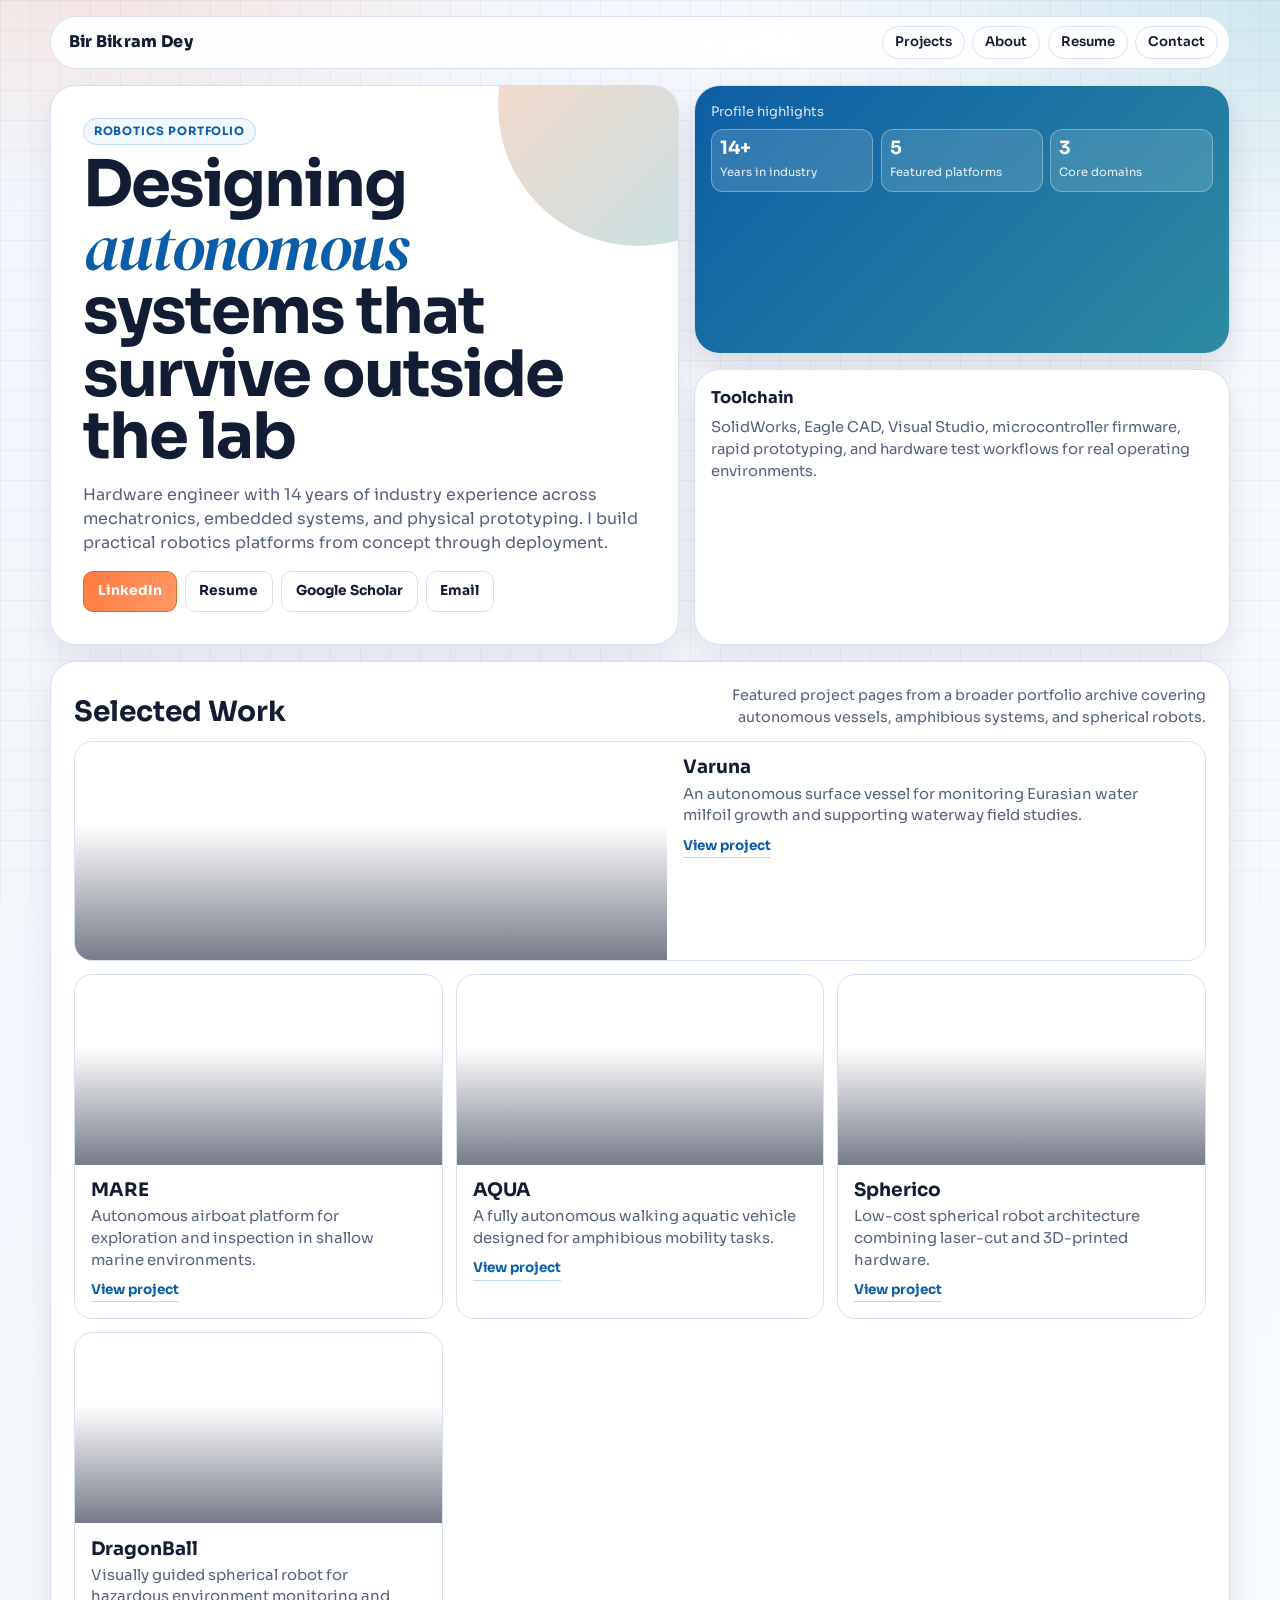
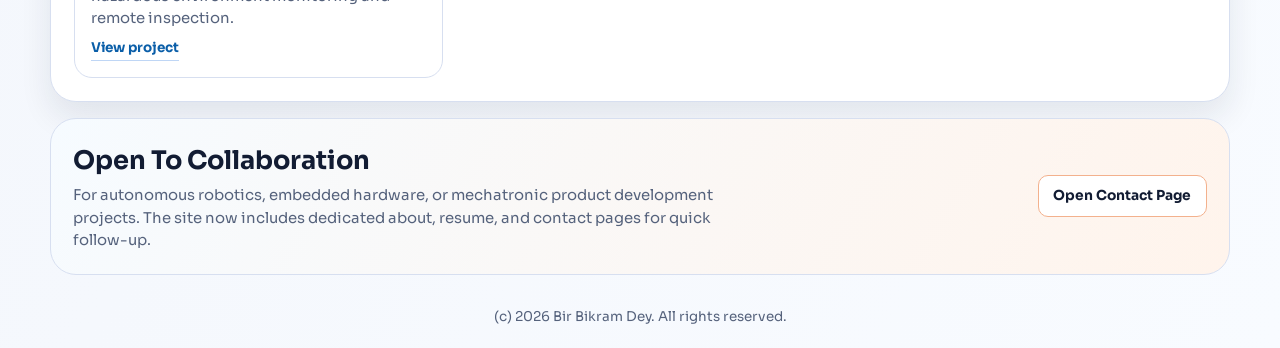
==== index.html @ ca4a47fd "Add files via upload initial upload" ====
﻿<!DOCTYPE html>
<html lang="en">
<head>
  <meta charset="UTF-8" />
  <meta name="viewport" content="width=device-width, initial-scale=1.0" />
  <meta
    name="description"
    content="Bir Bikram Dey - Robotics engineer portfolio featuring autonomous systems, mechatronics, and embedded hardware."
  />
  <title>Bir Bikram Dey | Portfolio</title>
  <link rel="preconnect" href="https://fonts.googleapis.com" />
  <link rel="preconnect" href="https://fonts.gstatic.com" crossorigin />
  <link
    href="https://fonts.googleapis.com/css2?family=Sora:wght@400;600;700;800&family=DM+Serif+Display:ital@0;1&display=swap"
    rel="stylesheet"
  />
  <style>
    :root {
      --bg: #f2f5fb;
      --surface: #ffffff;
      --ink: #121c33;
      --muted: #55627c;
      --line: #d7dff0;
      --accent-a: #ff7b3d;
      --accent-b: #2c9db3;
      --accent-c: #0a5ea8;
      --radius-xl: 26px;
      --radius-lg: 18px;
      --radius-md: 12px;
      --max: 1180px;
    }

    * {
      box-sizing: border-box;
      margin: 0;
      padding: 0;
    }

    html,
    body {
      min-height: 100%;
      scroll-behavior: smooth;
    }

    body {
      font-family: "Sora", sans-serif;
      color: var(--ink);
      background:
        radial-gradient(700px 480px at 8% -6%, rgba(255, 123, 61, 0.2), transparent 62%),
        radial-gradient(860px 460px at 103% 0%, rgba(44, 157, 179, 0.2), transparent 62%),
        linear-gradient(120deg, #f2f5fb 0%, #f8fbff 100%);
      line-height: 1.5;
      overflow-x: hidden;
    }

    body::before {
      content: "";
      position: fixed;
      inset: 0;
      background-image:
        linear-gradient(rgba(18, 28, 51, 0.04) 1px, transparent 1px),
        linear-gradient(90deg, rgba(18, 28, 51, 0.04) 1px, transparent 1px);
      background-size: 30px 30px;
      pointer-events: none;
      z-index: -2;
    }

    a {
      color: inherit;
      text-decoration: none;
    }

    .wrap {
      width: min(100% - 2rem, var(--max));
      margin-inline: auto;
    }

    .nav {
      margin-top: 1rem;
      border: 1px solid var(--line);
      border-radius: 999px;
      background: rgba(255, 255, 255, 0.9);
      backdrop-filter: blur(8px);
      padding: 0.55rem 0.7rem;
      display: flex;
      justify-content: space-between;
      align-items: center;
      gap: 0.8rem;
      animation: enterDown 620ms ease both;
    }

    .logo {
      font-weight: 800;
      letter-spacing: 0.02em;
      font-size: 1rem;
      padding-inline: 0.4rem;
    }

    .menu {
      display: flex;
      gap: 0.45rem;
      flex-wrap: wrap;
    }

    .menu a {
      font-size: 0.83rem;
      font-weight: 600;
      border: 1px solid var(--line);
      border-radius: 999px;
      background: #fff;
      padding: 0.35rem 0.75rem;
      transition: transform 180ms ease, border-color 180ms ease;
    }

    .menu a:hover {
      transform: translateY(-2px);
      border-color: #8aa0d0;
    }

    .hero {
      margin-top: 1rem;
      display: grid;
      grid-template-columns: 1.08fr 0.92fr;
      gap: 0.9rem;
      animation: rise 700ms 60ms ease both;
    }

    .hero-main {
      border-radius: var(--radius-xl);
      border: 1px solid var(--line);
      background: var(--surface);
      padding: clamp(1rem, 2.8vw, 2rem);
      box-shadow: 0 16px 32px rgba(18, 28, 51, 0.09);
      position: relative;
      overflow: hidden;
      isolation: isolate;
    }

    .hero-main::before {
      content: "";
      position: absolute;
      width: 280px;
      height: 280px;
      right: -100px;
      top: -120px;
      border-radius: 999px;
      background: linear-gradient(135deg, rgba(255, 123, 61, 0.3), rgba(44, 157, 179, 0.3));
      z-index: -1;
    }

    .eyebrow {
      display: inline-block;
      font-size: 0.72rem;
      letter-spacing: 0.08em;
      text-transform: uppercase;
      font-weight: 700;
      color: var(--accent-c);
      border: 1px solid #bfd6f5;
      border-radius: 999px;
      padding: 0.24rem 0.6rem;
      background: #f1f7ff;
      margin-bottom: 0.6rem;
    }

    h1 {
      font-size: clamp(2rem, 5vw, 4.1rem);
      line-height: 0.98;
      letter-spacing: -0.03em;
      max-width: 13ch;
    }

    .hero-main h1 span {
      font-family: "DM Serif Display", serif;
      font-weight: 400;
      font-style: italic;
      color: var(--accent-c);
      display: inline-block;
    }

    .intro {
      margin-top: 0.85rem;
      max-width: 60ch;
      color: var(--muted);
      font-size: 1rem;
    }

    .hero-cta {
      margin-top: 1rem;
      display: flex;
      flex-wrap: wrap;
      gap: 0.5rem;
    }

    .btn {
      border: 1px solid var(--line);
      border-radius: 10px;
      padding: 0.58rem 0.86rem;
      font-size: 0.86rem;
      font-weight: 700;
      transition: transform 180ms ease, box-shadow 180ms ease;
      background: #fff;
    }

    .btn:hover {
      transform: translateY(-2px);
      box-shadow: 0 10px 16px rgba(18, 28, 51, 0.12);
    }

    .btn.primary {
      background: linear-gradient(120deg, var(--accent-a), #ff9869);
      border-color: #db6830;
      color: #fff;
    }

    .hero-side {
      display: grid;
      gap: 0.9rem;
    }

    .stat-board {
      border-radius: var(--radius-xl);
      border: 1px solid var(--line);
      background: linear-gradient(135deg, #0d5ea5 0%, #2d8ba1 100%);
      color: #fff;
      padding: 1rem;
      box-shadow: 0 16px 32px rgba(18, 28, 51, 0.12);
    }

    .stat-board p {
      opacity: 0.84;
      font-size: 0.82rem;
      margin-bottom: 0.5rem;
    }

    .stats {
      display: grid;
      grid-template-columns: repeat(3, minmax(0, 1fr));
      gap: 0.45rem;
    }

    .stat {
      border: 1px solid rgba(255, 255, 255, 0.32);
      border-radius: var(--radius-md);
      background: rgba(255, 255, 255, 0.14);
      padding: 0.5rem;
      animation: rise 640ms ease both;
    }

    .stat:nth-child(2) {
      animation-delay: 90ms;
    }

    .stat:nth-child(3) {
      animation-delay: 180ms;
    }

    .stat strong {
      display: block;
      font-size: 1.15rem;
      line-height: 1.1;
    }

    .stat span {
      font-size: 0.72rem;
      opacity: 0.9;
    }

    .about-mini {
      border-radius: var(--radius-xl);
      border: 1px solid var(--line);
      background: var(--surface);
      padding: 1rem;
      box-shadow: 0 16px 32px rgba(18, 28, 51, 0.09);
    }

    .about-mini h2 {
      font-size: 1.02rem;
      margin-bottom: 0.35rem;
    }

    .about-mini p {
      color: var(--muted);
      font-size: 0.92rem;
    }

    .section {
      margin-top: 1rem;
      border-radius: var(--radius-xl);
      border: 1px solid var(--line);
      background: var(--surface);
      box-shadow: 0 16px 32px rgba(18, 28, 51, 0.09);
      padding: clamp(1rem, 2vw, 1.45rem);
      animation: rise 760ms ease both;
    }

    .section-head {
      display: flex;
      align-items: flex-end;
      justify-content: space-between;
      gap: 0.8rem;
      margin-bottom: 0.8rem;
    }

    .section h2 {
      font-size: clamp(1.2rem, 2.4vw, 1.75rem);
      line-height: 1.1;
    }

    .section-head p {
      color: var(--muted);
      font-size: 0.9rem;
      max-width: 48ch;
      text-align: right;
    }

    .projects {
      display: grid;
      grid-template-columns: repeat(12, minmax(0, 1fr));
      gap: 0.8rem;
    }

    .project {
      grid-column: span 12;
      border: 1px solid var(--line);
      border-radius: var(--radius-lg);
      background: #fff;
      overflow: hidden;
      display: grid;
      grid-template-rows: 190px auto;
      transition: transform 220ms ease, box-shadow 220ms ease;
    }

    .project:hover {
      transform: translateY(-4px);
      box-shadow: 0 12px 24px rgba(18, 28, 51, 0.12);
    }

    .project.wide {
      grid-column: span 12;
      grid-template-columns: 1.1fr 1fr;
      grid-template-rows: none;
      min-height: 220px;
    }

    .project-image {
      background-size: cover;
      background-position: center;
      position: relative;
    }

    .project-image::after {
      content: "";
      position: absolute;
      inset: 0;
      background: linear-gradient(180deg, transparent 38%, rgba(18, 28, 51, 0.58) 100%);
    }

    .project-body {
      padding: 0.9rem 1rem 1rem;
    }

    .project h3 {
      font-size: 1.16rem;
      line-height: 1.18;
      margin-bottom: 0.34rem;
    }

    .project p {
      color: var(--muted);
      font-size: 0.93rem;
      line-height: 1.45;
    }

    .project .meta {
      margin-top: 0.55rem;
      display: inline-flex;
      gap: 0.34rem;
      align-items: center;
      font-size: 0.84rem;
      font-weight: 700;
      color: var(--accent-c);
      border-bottom: 1px solid #bfd6f5;
      padding-bottom: 0.08rem;
    }

    .contact {
      margin-top: 1rem;
      margin-bottom: 2rem;
      border-radius: var(--radius-xl);
      border: 1px solid var(--line);
      background: linear-gradient(120deg, #f6fbff 0%, #fff4ec 100%);
      padding: clamp(1rem, 2.4vw, 1.4rem);
      display: flex;
      justify-content: space-between;
      gap: 1rem;
      flex-wrap: wrap;
      align-items: center;
      animation: rise 820ms ease both;
    }

    .contact h2 {
      font-size: clamp(1.14rem, 2.5vw, 1.6rem);
      margin-bottom: 0.28rem;
    }

    .contact p {
      color: var(--muted);
      font-size: 0.93rem;
      max-width: 62ch;
    }

    .contact a {
      border: 1px solid #f3b18d;
      background: #fff;
      border-radius: 10px;
      padding: 0.6rem 0.9rem;
      font-size: 0.86rem;
      font-weight: 700;
      transition: transform 180ms ease;
    }

    .contact a:hover {
      transform: translateY(-2px);
    }

    .foot {
      padding-bottom: 1.3rem;
      text-align: center;
      color: var(--muted);
      font-size: 0.84rem;
    }

    @media (min-width: 740px) {
      .project {
        grid-column: span 6;
      }
    }

    @media (min-width: 1020px) {
      .project {
        grid-column: span 4;
      }
    }

    @media (max-width: 960px) {
      .hero {
        grid-template-columns: 1fr;
      }
    }

    @media (max-width: 900px) {
      .project.wide {
        grid-template-columns: 1fr;
        grid-template-rows: 190px auto;
      }
    }

    @media (max-width: 760px) {
      .nav {
        border-radius: 16px;
      }

      .logo {
        width: 100%;
        padding-inline: 0.2rem;
      }

      .section-head {
        flex-direction: column;
        align-items: flex-start;
      }

      .section-head p {
        text-align: left;
      }
    }

    @keyframes rise {
      from {
        opacity: 0;
        transform: translateY(12px);
      }
      to {
        opacity: 1;
        transform: translateY(0);
      }
    }

    @keyframes enterDown {
      from {
        opacity: 0;
        transform: translateY(-10px);
      }
      to {
        opacity: 1;
        transform: translateY(0);
      }
    }
  </style>
</head>
<body>
  <div class="wrap">
    <header class="nav">
      <div class="logo">Bir Bikram Dey</div>
      <nav class="menu">
        <a href="projects/index.html">Projects</a>
        <a href="about.html">About</a>
        <a href="resume.html">Resume</a>
        <a href="contact.html">Contact</a>
      </nav>
    </header>

    <section class="hero">
      <div class="hero-main">
        <span class="eyebrow">Robotics Portfolio</span>
        <h1>Designing <span>autonomous</span> systems that survive outside the lab</h1>
        <p class="intro">
          Hardware engineer with 14 years of industry experience across mechatronics, embedded systems, and physical
          prototyping. I build practical robotics platforms from concept through deployment.
        </p>
        <div class="hero-cta">
          <a class="btn primary" href="https://www.linkedin.com/in/birbdey/" target="_blank" rel="noopener noreferrer">LinkedIn</a>
          <a class="btn" href="resume.html">Resume</a>
          <a class="btn" href="https://scholar.google.ca/citations?user=9kMCACUAAAAJ&hl=en&oi=sra" target="_blank" rel="noopener noreferrer">Google Scholar</a>
          <a class="btn" href="mailto:birbikram.dey@hotmail.ca">Email</a>
        </div>
      </div>

      <aside class="hero-side" id="about">
        <div class="stat-board">
          <p>Profile highlights</p>
          <div class="stats">
            <div class="stat">
              <strong>14+</strong>
              <span>Years in industry</span>
            </div>
            <div class="stat">
              <strong>5</strong>
              <span>Featured platforms</span>
            </div>
            <div class="stat">
              <strong>3</strong>
              <span>Core domains</span>
            </div>
          </div>
        </div>
        <div class="about-mini">
          <h2>Toolchain</h2>
          <p>
            SolidWorks, Eagle CAD, Visual Studio, microcontroller firmware, rapid prototyping, and hardware test
            workflows for real operating environments.
          </p>
        </div>
      </aside>
    </section>

    <section class="section" id="projects">
      <div class="section-head">
        <h2>Selected Work</h2>
        <p>Featured project pages from a broader portfolio archive covering autonomous vessels, amphibious systems, and spherical robots.</p>
      </div>

      <div class="projects">
        <a class="project wide" href="projects/varuna.html">
          <div class="project-image" style="background-image: url('media/eddie.png');"></div>
          <div class="project-body">
            <h3>Varuna</h3>
            <p>An autonomous surface vessel for monitoring Eurasian water milfoil growth and supporting waterway field studies.</p>
            <span class="meta">View project</span>
          </div>
        </a>

        <a class="project" href="projects/mare.html">
          <div class="project-image" style="background-image: url('media/boat_on_beach.jpg');"></div>
          <div class="project-body">
            <h3>MARE</h3>
            <p>Autonomous airboat platform for exploration and inspection in shallow marine environments.</p>
            <span class="meta">View project</span>
          </div>
        </a>

        <a class="project" href="projects/aqua.html">
          <div class="project-image" style="background-image: url('media/20160421_134503_HDR.jpg');"></div>
          <div class="project-body">
            <h3>AQUA</h3>
            <p>A fully autonomous walking aquatic vehicle designed for amphibious mobility tasks.</p>
            <span class="meta">View project</span>
          </div>
        </a>

        <a class="project" href="projects/spherico.html">
          <div class="project-image" style="background-image: url('media/Slam.PNG');"></div>
          <div class="project-body">
            <h3>Spherico</h3>
            <p>Low-cost spherical robot architecture combining laser-cut and 3D-printed hardware.</p>
            <span class="meta">View project</span>
          </div>
        </a>

        <a class="project" href="projects/dragonball.html">
          <div class="project-image" style="background-image: url('media/DragonBall_MK4_new.png');"></div>
          <div class="project-body">
            <h3>DragonBall</h3>
            <p>Visually guided spherical robot for hazardous environment monitoring and remote inspection.</p>
            <span class="meta">View project</span>
          </div>
        </a>
      </div>
    </section>

    <section class="contact" id="contact">
      <div>
        <h2>Open To Collaboration</h2>
        <p>For autonomous robotics, embedded hardware, or mechatronic product development projects. The site now includes dedicated about, resume, and contact pages for quick follow-up.</p>
      </div>
      <a href="contact.html">Open Contact Page</a>
    </section>

    <footer class="foot">
      <p>(c) <span id="year"></span> Bir Bikram Dey. All rights reserved.</p>
    </footer>
  </div>

  <script>
    document.getElementById("year").textContent = new Date().getFullYear();
  </script>
</body>
</html>
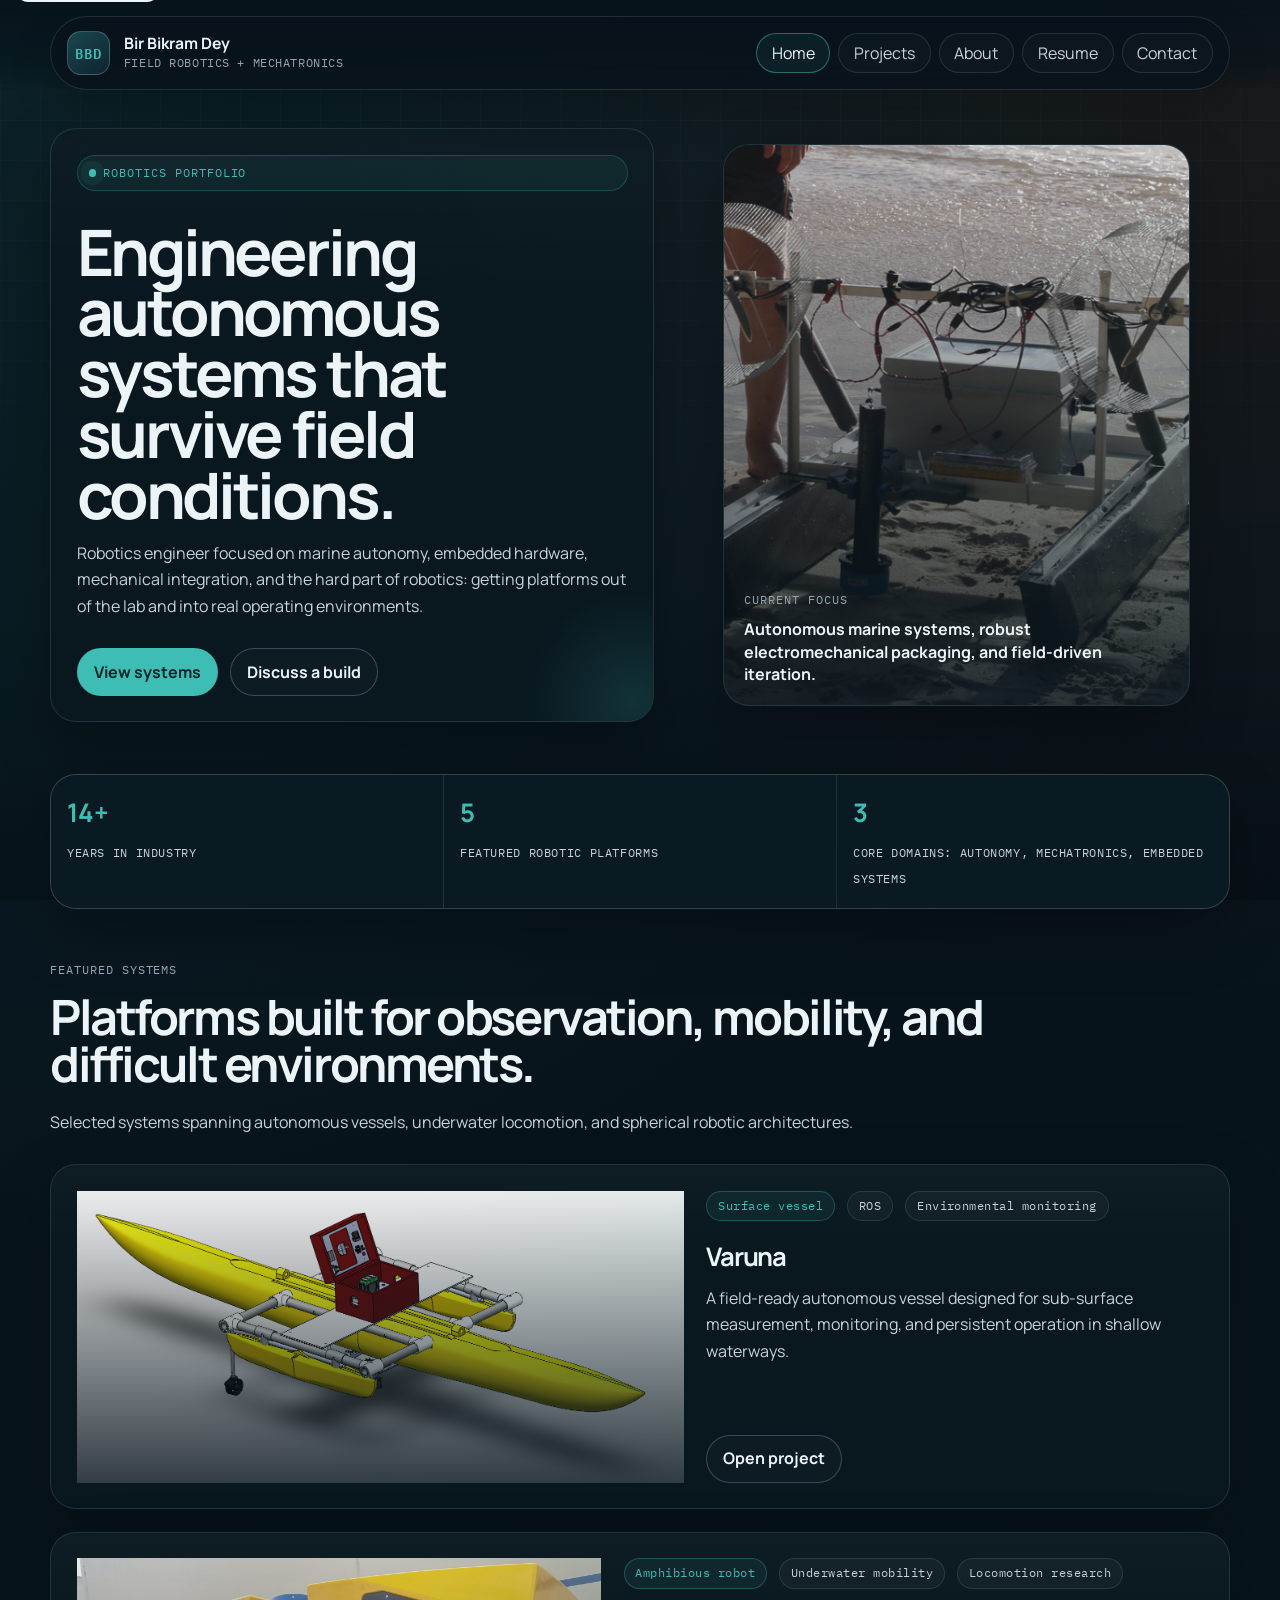
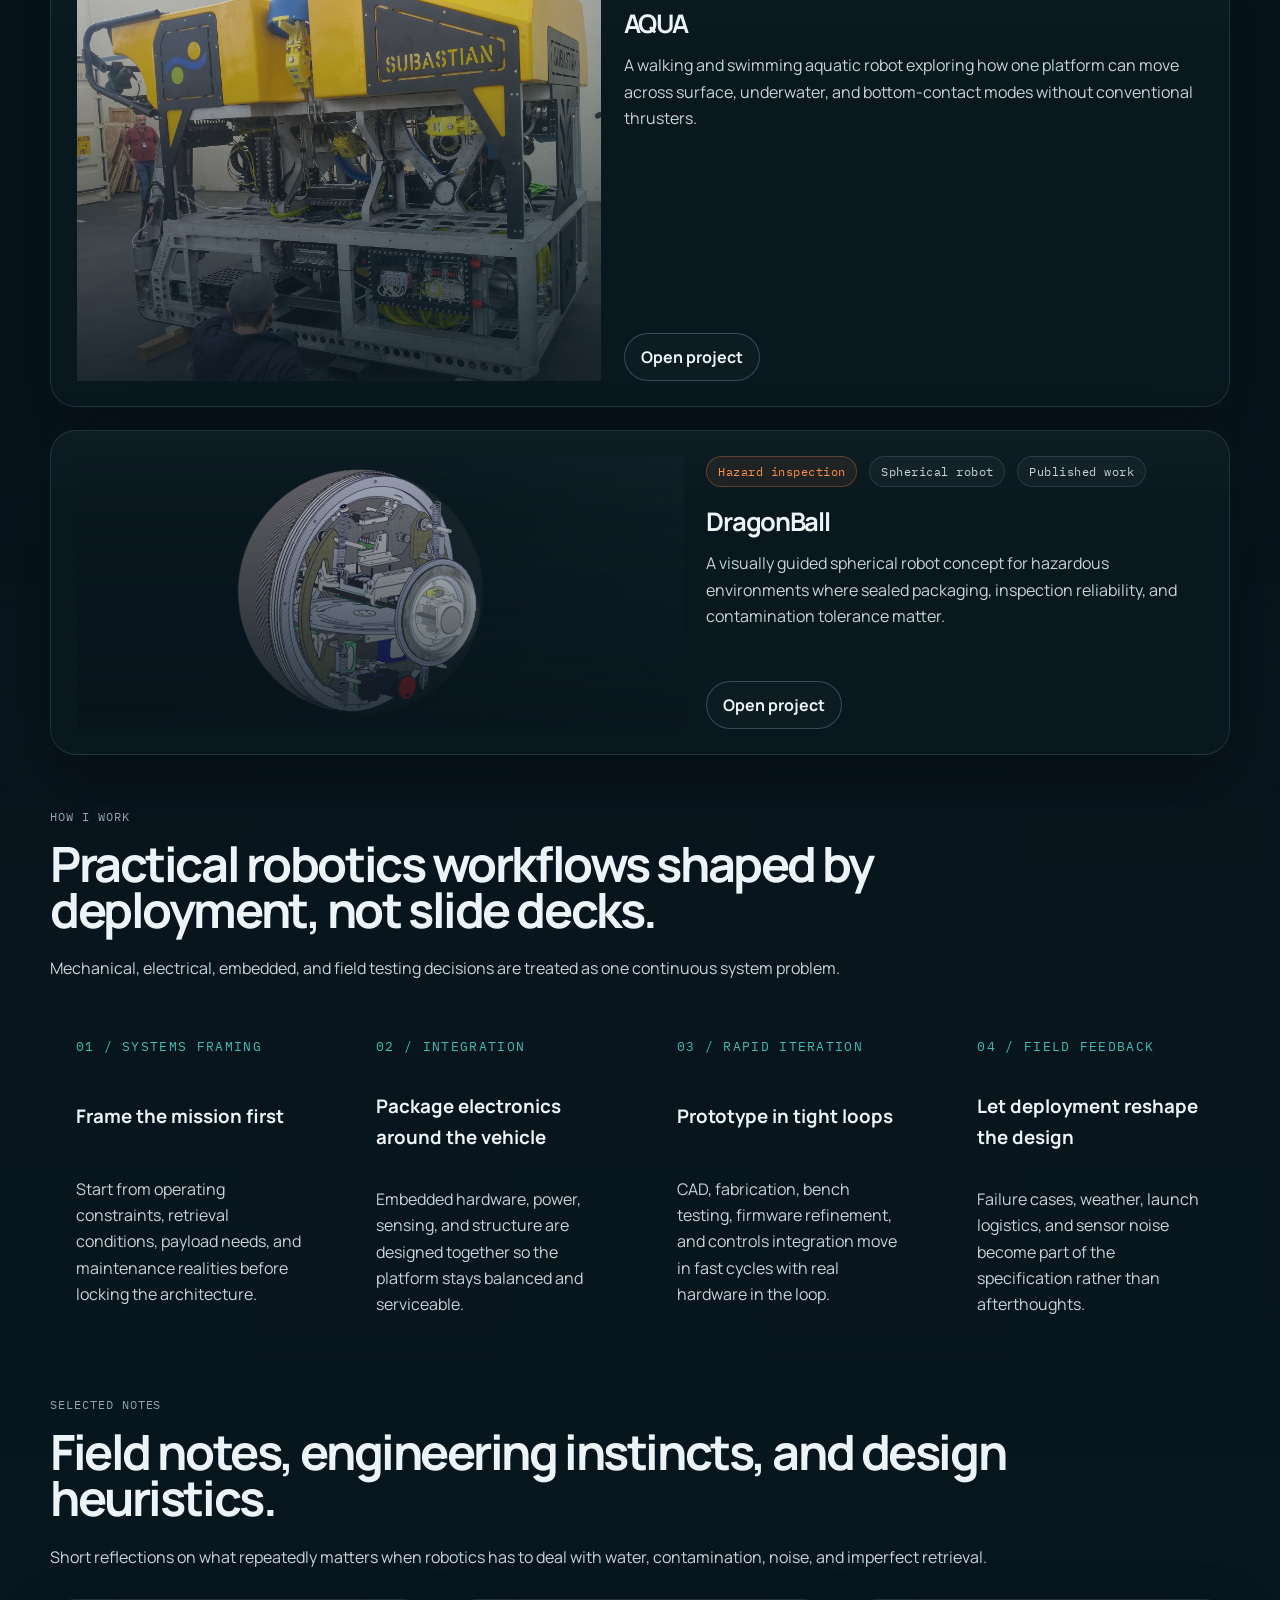
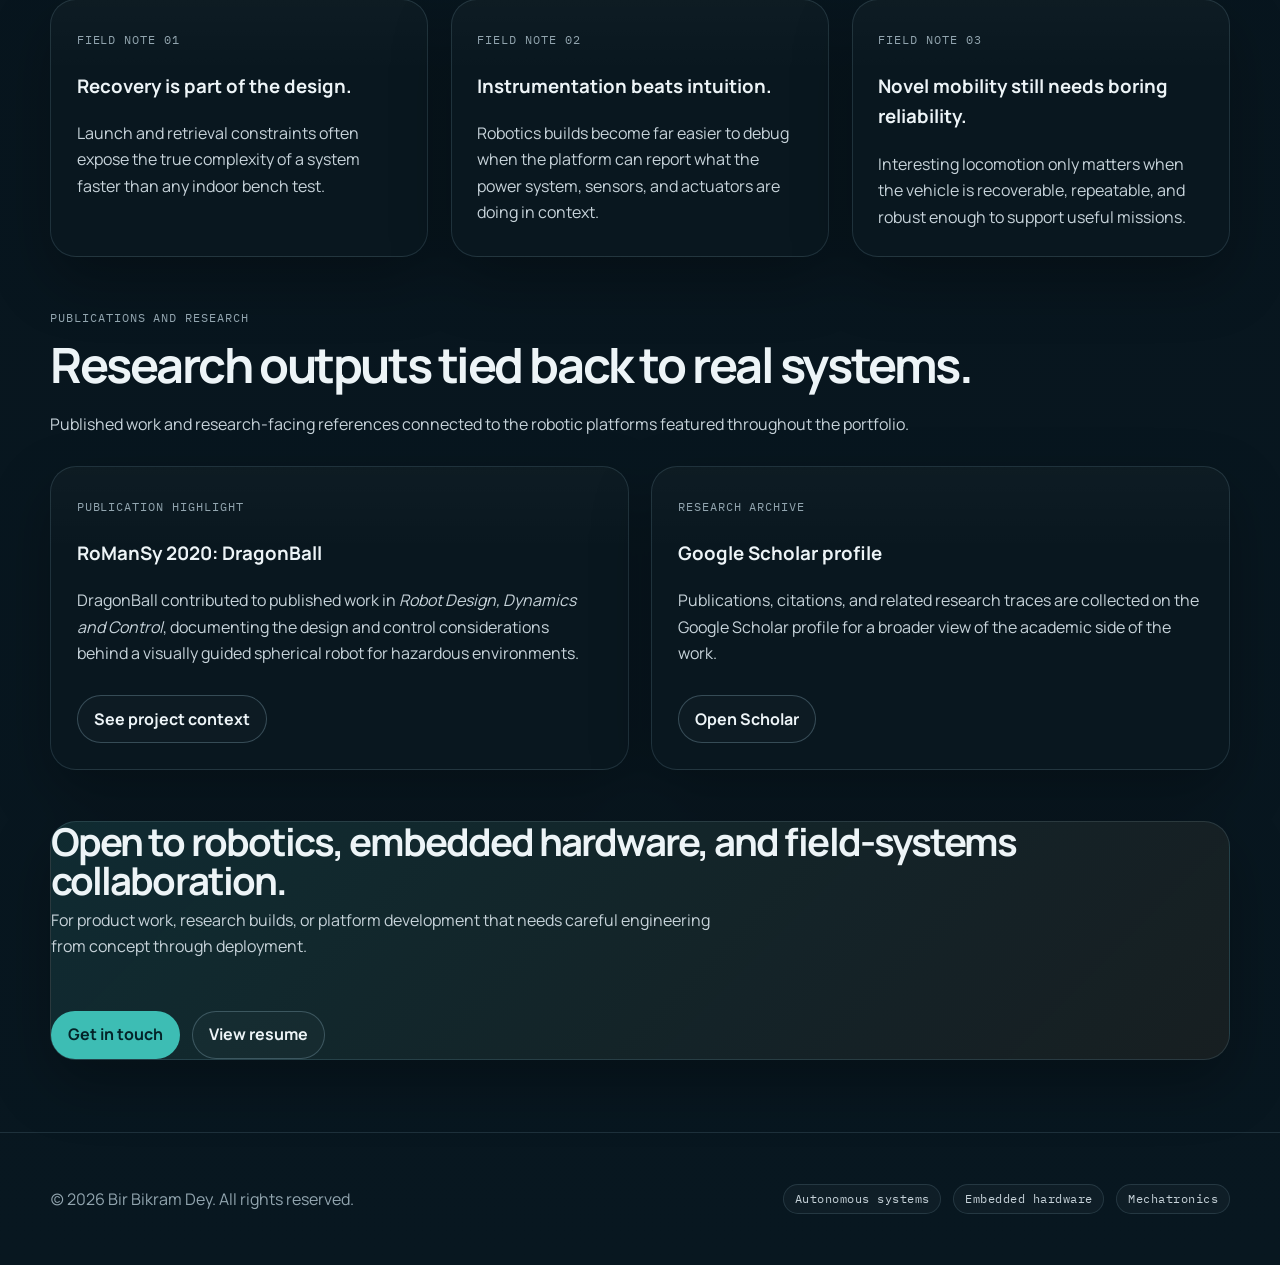
==== commit 142ef8b9: "Major update" ====
--- a/index.html
+++ b/index.html
@@ -5,626 +5,306 @@
   <meta name="viewport" content="width=device-width, initial-scale=1.0" />
   <meta
     name="description"
-    content="Bir Bikram Dey - Robotics engineer portfolio featuring autonomous systems, mechatronics, and embedded hardware."
+    content="Bir Bikram Dey is a robotics engineer building autonomous marine systems, amphibious robots, and embedded mechatronic platforms for real deployment."
   />
-  <title>Bir Bikram Dey | Portfolio</title>
-  <link rel="preconnect" href="https://fonts.googleapis.com" />
-  <link rel="preconnect" href="https://fonts.gstatic.com" crossorigin />
-  <link
-    href="https://fonts.googleapis.com/css2?family=Sora:wght@400;600;700;800&family=DM+Serif+Display:ital@0;1&display=swap"
-    rel="stylesheet"
-  />
-  <style>
-    :root {
-      --bg: #f2f5fb;
-      --surface: #ffffff;
-      --ink: #121c33;
-      --muted: #55627c;
-      --line: #d7dff0;
-      --accent-a: #ff7b3d;
-      --accent-b: #2c9db3;
-      --accent-c: #0a5ea8;
-      --radius-xl: 26px;
-      --radius-lg: 18px;
-      --radius-md: 12px;
-      --max: 1180px;
+  <title>Bir Bikram Dey | Robotics Portfolio</title>
+  <link rel="stylesheet" href="styles.css" />
+  <script type="application/ld+json">
+    {
+      "@context": "https://schema.org",
+      "@graph": [
+        {
+          "@type": "Person",
+          "name": "Bir Bikram Dey",
+          "url": "https://www.birbikramdey.page/",
+          "jobTitle": "Robotics Engineer",
+          "email": "mailto:birbikram.dey@hotmail.ca",
+          "sameAs": [
+            "https://www.linkedin.com/in/birbdey/",
+            "https://scholar.google.ca/citations?user=9kMCACUAAAAJ&hl=en&oi=sra"
+          ]
+        },
+        {
+          "@type": "WebSite",
+          "name": "Bir Bikram Dey Portfolio",
+          "url": "https://www.birbikramdey.page/"
+        }
+      ]
     }
-
-    * {
-      box-sizing: border-box;
-      margin: 0;
-      padding: 0;
-    }
-
-    html,
-    body {
-      min-height: 100%;
-      scroll-behavior: smooth;
-    }
-
-    body {
-      font-family: "Sora", sans-serif;
-      color: var(--ink);
-      background:
-        radial-gradient(700px 480px at 8% -6%, rgba(255, 123, 61, 0.2), transparent 62%),
-        radial-gradient(860px 460px at 103% 0%, rgba(44, 157, 179, 0.2), transparent 62%),
-        linear-gradient(120deg, #f2f5fb 0%, #f8fbff 100%);
-      line-height: 1.5;
-      overflow-x: hidden;
-    }
-
-    body::before {
-      content: "";
-      position: fixed;
-      inset: 0;
-      background-image:
-        linear-gradient(rgba(18, 28, 51, 0.04) 1px, transparent 1px),
-        linear-gradient(90deg, rgba(18, 28, 51, 0.04) 1px, transparent 1px);
-      background-size: 30px 30px;
-      pointer-events: none;
-      z-index: -2;
-    }
-
-    a {
-      color: inherit;
-      text-decoration: none;
-    }
-
-    .wrap {
-      width: min(100% - 2rem, var(--max));
-      margin-inline: auto;
-    }
-
-    .nav {
-      margin-top: 1rem;
-      border: 1px solid var(--line);
-      border-radius: 999px;
-      background: rgba(255, 255, 255, 0.9);
-      backdrop-filter: blur(8px);
-      padding: 0.55rem 0.7rem;
-      display: flex;
-      justify-content: space-between;
-      align-items: center;
-      gap: 0.8rem;
-      animation: enterDown 620ms ease both;
-    }
-
-    .logo {
-      font-weight: 800;
-      letter-spacing: 0.02em;
-      font-size: 1rem;
-      padding-inline: 0.4rem;
-    }
-
-    .menu {
-      display: flex;
-      gap: 0.45rem;
-      flex-wrap: wrap;
-    }
-
-    .menu a {
-      font-size: 0.83rem;
-      font-weight: 600;
-      border: 1px solid var(--line);
-      border-radius: 999px;
-      background: #fff;
-      padding: 0.35rem 0.75rem;
-      transition: transform 180ms ease, border-color 180ms ease;
-    }
-
-    .menu a:hover {
-      transform: translateY(-2px);
-      border-color: #8aa0d0;
-    }
-
-    .hero {
-      margin-top: 1rem;
-      display: grid;
-      grid-template-columns: 1.08fr 0.92fr;
-      gap: 0.9rem;
-      animation: rise 700ms 60ms ease both;
-    }
-
-    .hero-main {
-      border-radius: var(--radius-xl);
-      border: 1px solid var(--line);
-      background: var(--surface);
-      padding: clamp(1rem, 2.8vw, 2rem);
-      box-shadow: 0 16px 32px rgba(18, 28, 51, 0.09);
-      position: relative;
-      overflow: hidden;
-      isolation: isolate;
-    }
-
-    .hero-main::before {
-      content: "";
-      position: absolute;
-      width: 280px;
-      height: 280px;
-      right: -100px;
-      top: -120px;
-      border-radius: 999px;
-      background: linear-gradient(135deg, rgba(255, 123, 61, 0.3), rgba(44, 157, 179, 0.3));
-      z-index: -1;
-    }
-
-    .eyebrow {
-      display: inline-block;
-      font-size: 0.72rem;
-      letter-spacing: 0.08em;
-      text-transform: uppercase;
-      font-weight: 700;
-      color: var(--accent-c);
-      border: 1px solid #bfd6f5;
-      border-radius: 999px;
-      padding: 0.24rem 0.6rem;
-      background: #f1f7ff;
-      margin-bottom: 0.6rem;
-    }
-
-    h1 {
-      font-size: clamp(2rem, 5vw, 4.1rem);
-      line-height: 0.98;
-      letter-spacing: -0.03em;
-      max-width: 13ch;
-    }
-
-    .hero-main h1 span {
-      font-family: "DM Serif Display", serif;
-      font-weight: 400;
-      font-style: italic;
-      color: var(--accent-c);
-      display: inline-block;
-    }
-
-    .intro {
-      margin-top: 0.85rem;
-      max-width: 60ch;
-      color: var(--muted);
-      font-size: 1rem;
-    }
-
-    .hero-cta {
-      margin-top: 1rem;
-      display: flex;
-      flex-wrap: wrap;
-      gap: 0.5rem;
-    }
-
-    .btn {
-      border: 1px solid var(--line);
-      border-radius: 10px;
-      padding: 0.58rem 0.86rem;
-      font-size: 0.86rem;
-      font-weight: 700;
-      transition: transform 180ms ease, box-shadow 180ms ease;
-      background: #fff;
-    }
-
-    .btn:hover {
-      transform: translateY(-2px);
-      box-shadow: 0 10px 16px rgba(18, 28, 51, 0.12);
-    }
-
-    .btn.primary {
-      background: linear-gradient(120deg, var(--accent-a), #ff9869);
-      border-color: #db6830;
-      color: #fff;
-    }
-
-    .hero-side {
-      display: grid;
-      gap: 0.9rem;
-    }
-
-    .stat-board {
-      border-radius: var(--radius-xl);
-      border: 1px solid var(--line);
-      background: linear-gradient(135deg, #0d5ea5 0%, #2d8ba1 100%);
-      color: #fff;
-      padding: 1rem;
-      box-shadow: 0 16px 32px rgba(18, 28, 51, 0.12);
-    }
-
-    .stat-board p {
-      opacity: 0.84;
-      font-size: 0.82rem;
-      margin-bottom: 0.5rem;
-    }
-
-    .stats {
-      display: grid;
-      grid-template-columns: repeat(3, minmax(0, 1fr));
-      gap: 0.45rem;
-    }
-
-    .stat {
-      border: 1px solid rgba(255, 255, 255, 0.32);
-      border-radius: var(--radius-md);
-      background: rgba(255, 255, 255, 0.14);
-      padding: 0.5rem;
-      animation: rise 640ms ease both;
-    }
-
-    .stat:nth-child(2) {
-      animation-delay: 90ms;
-    }
-
-    .stat:nth-child(3) {
-      animation-delay: 180ms;
-    }
-
-    .stat strong {
-      display: block;
-      font-size: 1.15rem;
-      line-height: 1.1;
-    }
-
-    .stat span {
-      font-size: 0.72rem;
-      opacity: 0.9;
-    }
-
-    .about-mini {
-      border-radius: var(--radius-xl);
-      border: 1px solid var(--line);
-      background: var(--surface);
-      padding: 1rem;
-      box-shadow: 0 16px 32px rgba(18, 28, 51, 0.09);
-    }
-
-    .about-mini h2 {
-      font-size: 1.02rem;
-      margin-bottom: 0.35rem;
-    }
-
-    .about-mini p {
-      color: var(--muted);
-      font-size: 0.92rem;
-    }
-
-    .section {
-      margin-top: 1rem;
-      border-radius: var(--radius-xl);
-      border: 1px solid var(--line);
-      background: var(--surface);
-      box-shadow: 0 16px 32px rgba(18, 28, 51, 0.09);
-      padding: clamp(1rem, 2vw, 1.45rem);
-      animation: rise 760ms ease both;
-    }
-
-    .section-head {
-      display: flex;
-      align-items: flex-end;
-      justify-content: space-between;
-      gap: 0.8rem;
-      margin-bottom: 0.8rem;
-    }
-
-    .section h2 {
-      font-size: clamp(1.2rem, 2.4vw, 1.75rem);
-      line-height: 1.1;
-    }
-
-    .section-head p {
-      color: var(--muted);
-      font-size: 0.9rem;
-      max-width: 48ch;
-      text-align: right;
-    }
-
-    .projects {
-      display: grid;
-      grid-template-columns: repeat(12, minmax(0, 1fr));
-      gap: 0.8rem;
-    }
-
-    .project {
-      grid-column: span 12;
-      border: 1px solid var(--line);
-      border-radius: var(--radius-lg);
-      background: #fff;
-      overflow: hidden;
-      display: grid;
-      grid-template-rows: 190px auto;
-      transition: transform 220ms ease, box-shadow 220ms ease;
-    }
-
-    .project:hover {
-      transform: translateY(-4px);
-      box-shadow: 0 12px 24px rgba(18, 28, 51, 0.12);
-    }
-
-    .project.wide {
-      grid-column: span 12;
-      grid-template-columns: 1.1fr 1fr;
-      grid-template-rows: none;
-      min-height: 220px;
-    }
-
-    .project-image {
-      background-size: cover;
-      background-position: center;
-      position: relative;
-    }
-
-    .project-image::after {
-      content: "";
-      position: absolute;
-      inset: 0;
-      background: linear-gradient(180deg, transparent 38%, rgba(18, 28, 51, 0.58) 100%);
-    }
-
-    .project-body {
-      padding: 0.9rem 1rem 1rem;
-    }
-
-    .project h3 {
-      font-size: 1.16rem;
-      line-height: 1.18;
-      margin-bottom: 0.34rem;
-    }
-
-    .project p {
-      color: var(--muted);
-      font-size: 0.93rem;
-      line-height: 1.45;
-    }
-
-    .project .meta {
-      margin-top: 0.55rem;
-      display: inline-flex;
-      gap: 0.34rem;
-      align-items: center;
-      font-size: 0.84rem;
-      font-weight: 700;
-      color: var(--accent-c);
-      border-bottom: 1px solid #bfd6f5;
-      padding-bottom: 0.08rem;
-    }
-
-    .contact {
-      margin-top: 1rem;
-      margin-bottom: 2rem;
-      border-radius: var(--radius-xl);
-      border: 1px solid var(--line);
-      background: linear-gradient(120deg, #f6fbff 0%, #fff4ec 100%);
-      padding: clamp(1rem, 2.4vw, 1.4rem);
-      display: flex;
-      justify-content: space-between;
-      gap: 1rem;
-      flex-wrap: wrap;
-      align-items: center;
-      animation: rise 820ms ease both;
-    }
-
-    .contact h2 {
-      font-size: clamp(1.14rem, 2.5vw, 1.6rem);
-      margin-bottom: 0.28rem;
-    }
-
-    .contact p {
-      color: var(--muted);
-      font-size: 0.93rem;
-      max-width: 62ch;
-    }
-
-    .contact a {
-      border: 1px solid #f3b18d;
-      background: #fff;
-      border-radius: 10px;
-      padding: 0.6rem 0.9rem;
-      font-size: 0.86rem;
-      font-weight: 700;
-      transition: transform 180ms ease;
-    }
-
-    .contact a:hover {
-      transform: translateY(-2px);
-    }
-
-    .foot {
-      padding-bottom: 1.3rem;
-      text-align: center;
-      color: var(--muted);
-      font-size: 0.84rem;
-    }
-
-    @media (min-width: 740px) {
-      .project {
-        grid-column: span 6;
-      }
-    }
-
-    @media (min-width: 1020px) {
-      .project {
-        grid-column: span 4;
-      }
-    }
-
-    @media (max-width: 960px) {
-      .hero {
-        grid-template-columns: 1fr;
-      }
-    }
-
-    @media (max-width: 900px) {
-      .project.wide {
-        grid-template-columns: 1fr;
-        grid-template-rows: 190px auto;
-      }
-    }
-
-    @media (max-width: 760px) {
-      .nav {
-        border-radius: 16px;
-      }
-
-      .logo {
-        width: 100%;
-        padding-inline: 0.2rem;
-      }
-
-      .section-head {
-        flex-direction: column;
-        align-items: flex-start;
-      }
-
-      .section-head p {
-        text-align: left;
-      }
-    }
-
-    @keyframes rise {
-      from {
-        opacity: 0;
-        transform: translateY(12px);
-      }
-      to {
-        opacity: 1;
-        transform: translateY(0);
-      }
-    }
-
-    @keyframes enterDown {
-      from {
-        opacity: 0;
-        transform: translateY(-10px);
-      }
-      to {
-        opacity: 1;
-        transform: translateY(0);
-      }
-    }
-  </style>
+  </script>
 </head>
 <body>
-  <div class="wrap">
-    <header class="nav">
-      <div class="logo">Bir Bikram Dey</div>
-      <nav class="menu">
+  <a class="skip-link" href="#main">Skip to content</a>
+
+  <header class="site-header">
+    <div class="shell nav-shell">
+      <a class="brand" href="index.html" aria-label="Bir Bikram Dey home">
+        <span class="brand-mark">BBD</span>
+        <span class="brand-copy">
+          <strong>Bir Bikram Dey</strong>
+          <span>Field Robotics + Mechatronics</span>
+        </span>
+      </a>
+      <nav class="site-nav" aria-label="Primary">
+        <a href="index.html" aria-current="page">Home</a>
         <a href="projects/index.html">Projects</a>
         <a href="about.html">About</a>
         <a href="resume.html">Resume</a>
         <a href="contact.html">Contact</a>
       </nav>
-    </header>
-
-    <section class="hero">
-      <div class="hero-main">
-        <span class="eyebrow">Robotics Portfolio</span>
-        <h1>Designing <span>autonomous</span> systems that survive outside the lab</h1>
-        <p class="intro">
-          Hardware engineer with 14 years of industry experience across mechatronics, embedded systems, and physical
-          prototyping. I build practical robotics platforms from concept through deployment.
-        </p>
-        <div class="hero-cta">
-          <a class="btn primary" href="https://www.linkedin.com/in/birbdey/" target="_blank" rel="noopener noreferrer">LinkedIn</a>
-          <a class="btn" href="resume.html">Resume</a>
-          <a class="btn" href="https://scholar.google.ca/citations?user=9kMCACUAAAAJ&hl=en&oi=sra" target="_blank" rel="noopener noreferrer">Google Scholar</a>
-          <a class="btn" href="mailto:birbikram.dey@hotmail.ca">Email</a>
-        </div>
+    </div>
+  </header>
+
+  <main class="page" id="main">
+    <div class="shell stack-xl">
+      <section class="hero" data-reveal>
+        <div class="hero-copy">
+          <div class="section-heading">
+            <span class="eyebrow">Robotics Portfolio</span>
+            <h1>Engineering autonomous systems that survive field conditions.</h1>
+            <p class="lede">
+              Robotics engineer focused on marine autonomy, embedded hardware, mechanical integration, and the hard part
+              of robotics: getting platforms out of the lab and into real operating environments.
+            </p>
+          </div>
+          <div class="hero-actions">
+            <a class="button" href="projects/index.html">View systems</a>
+            <a class="button-secondary" href="contact.html">Discuss a build</a>
+          </div>
+        </div>
+
+        <figure class="hero-media">
+          <img src="media/boat_on_beach.jpg" alt="Marine robotics platform at the shoreline during field deployment." />
+          <figcaption class="hero-meta">
+            <span class="micro-label">Current focus</span>
+            <strong>Autonomous marine systems, robust electromechanical packaging, and field-driven iteration.</strong>
+          </figcaption>
+        </figure>
+      </section>
+
+      <section class="proof-strip" aria-label="Portfolio proof points" data-reveal>
+        <article>
+          <strong>14+</strong>
+          <span>Years in industry</span>
+        </article>
+        <article>
+          <strong>5</strong>
+          <span>Featured robotic platforms</span>
+        </article>
+        <article>
+          <strong>3</strong>
+          <span>Core domains: autonomy, mechatronics, embedded systems</span>
+        </article>
+      </section>
+
+      <section class="section" data-reveal>
+        <div class="section-head">
+          <div class="section-heading">
+            <span class="section-kicker">Featured systems</span>
+            <h2>Platforms built for observation, mobility, and difficult environments.</h2>
+          </div>
+          <p>Selected systems spanning autonomous vessels, underwater locomotion, and spherical robotic architectures.</p>
+        </div>
+
+        <div class="featured-grid">
+          <article class="featured-card">
+            <div class="card-image">
+              <img src="media/eddie.png" alt="Varuna autonomous surface vessel platform." />
+            </div>
+            <div class="card-copy">
+              <div class="stack-md">
+                <div class="tag-row">
+                  <span class="tag teal">Surface vessel</span>
+                  <span class="tag">ROS</span>
+                  <span class="tag">Environmental monitoring</span>
+                </div>
+                <div class="section-heading">
+                  <h3>Varuna</h3>
+                  <p>
+                    A field-ready autonomous vessel designed for sub-surface measurement, monitoring, and persistent
+                    operation in shallow waterways.
+                  </p>
+                </div>
+              </div>
+              <div class="button-row">
+                <a class="button-secondary" href="projects/varuna.html">Open project</a>
+              </div>
+            </div>
+          </article>
+
+          <article class="featured-card">
+            <div class="card-image">
+              <img src="media/20160421_134503_HDR.jpg" alt="AQUA amphibious robotics imagery." loading="lazy" />
+            </div>
+            <div class="card-copy">
+              <div class="stack-md">
+                <div class="tag-row">
+                  <span class="tag teal">Amphibious robot</span>
+                  <span class="tag">Underwater mobility</span>
+                  <span class="tag">Locomotion research</span>
+                </div>
+                <div class="section-heading">
+                  <h3>AQUA</h3>
+                  <p>
+                    A walking and swimming aquatic robot exploring how one platform can move across surface, underwater,
+                    and bottom-contact modes without conventional thrusters.
+                  </p>
+                </div>
+              </div>
+              <div class="button-row">
+                <a class="button-secondary" href="projects/aqua.html">Open project</a>
+              </div>
+            </div>
+          </article>
+
+          <article class="featured-card">
+            <div class="card-image">
+              <img src="media/DragonBall_MK4_new.png" alt="DragonBall spherical robot concept rendering." loading="lazy" />
+            </div>
+            <div class="card-copy">
+              <div class="stack-md">
+                <div class="tag-row">
+                  <span class="tag orange">Hazard inspection</span>
+                  <span class="tag">Spherical robot</span>
+                  <span class="tag">Published work</span>
+                </div>
+                <div class="section-heading">
+                  <h3>DragonBall</h3>
+                  <p>
+                    A visually guided spherical robot concept for hazardous environments where sealed packaging,
+                    inspection reliability, and contamination tolerance matter.
+                  </p>
+                </div>
+              </div>
+              <div class="button-row">
+                <a class="button-secondary" href="projects/dragonball.html">Open project</a>
+              </div>
+            </div>
+          </article>
+        </div>
+      </section>
+
+      <section class="section" data-reveal>
+        <div class="section-head">
+          <div class="section-heading">
+            <span class="section-kicker">How I work</span>
+            <h2>Practical robotics workflows shaped by deployment, not slide decks.</h2>
+          </div>
+          <p>Mechanical, electrical, embedded, and field testing decisions are treated as one continuous system problem.</p>
+        </div>
+
+        <div class="capability-grid">
+          <article class="capability-card">
+            <span class="capability-number">01 / systems framing</span>
+            <h3>Frame the mission first</h3>
+            <p>Start from operating constraints, retrieval conditions, payload needs, and maintenance realities before locking the architecture.</p>
+          </article>
+          <article class="capability-card">
+            <span class="capability-number">02 / integration</span>
+            <h3>Package electronics around the vehicle</h3>
+            <p>Embedded hardware, power, sensing, and structure are designed together so the platform stays balanced and serviceable.</p>
+          </article>
+          <article class="capability-card">
+            <span class="capability-number">03 / rapid iteration</span>
+            <h3>Prototype in tight loops</h3>
+            <p>CAD, fabrication, bench testing, firmware refinement, and controls integration move in fast cycles with real hardware in the loop.</p>
+          </article>
+          <article class="capability-card">
+            <span class="capability-number">04 / field feedback</span>
+            <h3>Let deployment reshape the design</h3>
+            <p>Failure cases, weather, launch logistics, and sensor noise become part of the specification rather than afterthoughts.</p>
+          </article>
+        </div>
+      </section>
+
+      <section class="section" data-reveal>
+        <div class="section-head">
+          <div class="section-heading">
+            <span class="section-kicker">Selected notes</span>
+            <h2>Field notes, engineering instincts, and design heuristics.</h2>
+          </div>
+          <p>Short reflections on what repeatedly matters when robotics has to deal with water, contamination, noise, and imperfect retrieval.</p>
+        </div>
+
+        <div class="notes-grid">
+          <article class="note-card">
+            <small>Field note 01</small>
+            <h3>Recovery is part of the design.</h3>
+            <p>Launch and retrieval constraints often expose the true complexity of a system faster than any indoor bench test.</p>
+          </article>
+          <article class="note-card">
+            <small>Field note 02</small>
+            <h3>Instrumentation beats intuition.</h3>
+            <p>Robotics builds become far easier to debug when the platform can report what the power system, sensors, and actuators are doing in context.</p>
+          </article>
+          <article class="note-card">
+            <small>Field note 03</small>
+            <h3>Novel mobility still needs boring reliability.</h3>
+            <p>Interesting locomotion only matters when the vehicle is recoverable, repeatable, and robust enough to support useful missions.</p>
+          </article>
+        </div>
+      </section>
+
+      <section class="section" data-reveal>
+        <div class="section-head">
+          <div class="section-heading">
+            <span class="section-kicker">Publications and research</span>
+            <h2>Research outputs tied back to real systems.</h2>
+          </div>
+          <p>Published work and research-facing references connected to the robotic platforms featured throughout the portfolio.</p>
+        </div>
+
+        <div class="pub-grid">
+          <article class="pub-card">
+            <small>Publication highlight</small>
+            <h3>RoManSy 2020: DragonBall</h3>
+            <p>
+              DragonBall contributed to published work in <em>Robot Design, Dynamics and Control</em>, documenting the
+              design and control considerations behind a visually guided spherical robot for hazardous environments.
+            </p>
+            <div class="button-row">
+              <a class="button-secondary" href="projects/dragonball.html">See project context</a>
+            </div>
+          </article>
+
+          <article class="pub-card">
+            <small>Research archive</small>
+            <h3>Google Scholar profile</h3>
+            <p>
+              Publications, citations, and related research traces are collected on the Google Scholar profile for a
+              broader view of the academic side of the work.
+            </p>
+            <div class="button-row">
+              <a class="button-secondary" href="https://scholar.google.ca/citations?user=9kMCACUAAAAJ&hl=en&oi=sra" target="_blank" rel="noopener noreferrer">Open Scholar</a>
+            </div>
+          </article>
+        </div>
+      </section>
+
+      <section class="cta-band" data-reveal>
+        <div>
+          <h2>Open to robotics, embedded hardware, and field-systems collaboration.</h2>
+          <p>For product work, research builds, or platform development that needs careful engineering from concept through deployment.</p>
+        </div>
+        <div class="button-row">
+          <a class="button" href="contact.html">Get in touch</a>
+          <a class="button-secondary" href="resume.html">View resume</a>
+        </div>
+      </section>
+    </div>
+  </main>
+
+  <footer class="site-footer">
+    <div class="shell footer-shell">
+      <p>(c) <span data-year></span> Bir Bikram Dey. All rights reserved.</p>
+      <div class="tag-row">
+        <span class="meta-pill">Autonomous systems</span>
+        <span class="meta-pill">Embedded hardware</span>
+        <span class="meta-pill">Mechatronics</span>
       </div>
-
-      <aside class="hero-side" id="about">
-        <div class="stat-board">
-          <p>Profile highlights</p>
-          <div class="stats">
-            <div class="stat">
-              <strong>14+</strong>
-              <span>Years in industry</span>
-            </div>
-            <div class="stat">
-              <strong>5</strong>
-              <span>Featured platforms</span>
-            </div>
-            <div class="stat">
-              <strong>3</strong>
-              <span>Core domains</span>
-            </div>
-          </div>
-        </div>
-        <div class="about-mini">
-          <h2>Toolchain</h2>
-          <p>
-            SolidWorks, Eagle CAD, Visual Studio, microcontroller firmware, rapid prototyping, and hardware test
-            workflows for real operating environments.
-          </p>
-        </div>
-      </aside>
-    </section>
-
-    <section class="section" id="projects">
-      <div class="section-head">
-        <h2>Selected Work</h2>
-        <p>Featured project pages from a broader portfolio archive covering autonomous vessels, amphibious systems, and spherical robots.</p>
-      </div>
-
-      <div class="projects">
-        <a class="project wide" href="projects/varuna.html">
-          <div class="project-image" style="background-image: url('media/eddie.png');"></div>
-          <div class="project-body">
-            <h3>Varuna</h3>
-            <p>An autonomous surface vessel for monitoring Eurasian water milfoil growth and supporting waterway field studies.</p>
-            <span class="meta">View project</span>
-          </div>
-        </a>
-
-        <a class="project" href="projects/mare.html">
-          <div class="project-image" style="background-image: url('media/boat_on_beach.jpg');"></div>
-          <div class="project-body">
-            <h3>MARE</h3>
-            <p>Autonomous airboat platform for exploration and inspection in shallow marine environments.</p>
-            <span class="meta">View project</span>
-          </div>
-        </a>
-
-        <a class="project" href="projects/aqua.html">
-          <div class="project-image" style="background-image: url('media/20160421_134503_HDR.jpg');"></div>
-          <div class="project-body">
-            <h3>AQUA</h3>
-            <p>A fully autonomous walking aquatic vehicle designed for amphibious mobility tasks.</p>
-            <span class="meta">View project</span>
-          </div>
-        </a>
-
-        <a class="project" href="projects/spherico.html">
-          <div class="project-image" style="background-image: url('media/Slam.PNG');"></div>
-          <div class="project-body">
-            <h3>Spherico</h3>
-            <p>Low-cost spherical robot architecture combining laser-cut and 3D-printed hardware.</p>
-            <span class="meta">View project</span>
-          </div>
-        </a>
-
-        <a class="project" href="projects/dragonball.html">
-          <div class="project-image" style="background-image: url('media/DragonBall_MK4_new.png');"></div>
-          <div class="project-body">
-            <h3>DragonBall</h3>
-            <p>Visually guided spherical robot for hazardous environment monitoring and remote inspection.</p>
-            <span class="meta">View project</span>
-          </div>
-        </a>
-      </div>
-    </section>
-
-    <section class="contact" id="contact">
-      <div>
-        <h2>Open To Collaboration</h2>
-        <p>For autonomous robotics, embedded hardware, or mechatronic product development projects. The site now includes dedicated about, resume, and contact pages for quick follow-up.</p>
-      </div>
-      <a href="contact.html">Open Contact Page</a>
-    </section>
-
-    <footer class="foot">
-      <p>(c) <span id="year"></span> Bir Bikram Dey. All rights reserved.</p>
-    </footer>
-  </div>
-
-  <script>
-    document.getElementById("year").textContent = new Date().getFullYear();
-  </script>
+    </div>
+  </footer>
+
+  <script src="script.js"></script>
 </body>
-</html>
-
-
+</html>
--- a/styles.css
+++ b/styles.css
@@ -0,0 +1,894 @@
+﻿@import url("https://fonts.googleapis.com/css2?family=Manrope:wght@400;500;600;700;800&family=IBM+Plex+Mono:wght@400;500;600&display=swap");
+
+:root {
+  --bg: #07131b;
+  --bg-elevated: #0d1d27;
+  --bg-panel: #102733;
+  --bg-panel-strong: #13313f;
+  --surface: rgba(10, 24, 32, 0.92);
+  --surface-soft: rgba(15, 35, 46, 0.88);
+  --text: #edf4f7;
+  --text-soft: #c7d3da;
+  --text-muted: #92a5af;
+  --line: rgba(134, 170, 187, 0.18);
+  --line-strong: rgba(134, 170, 187, 0.34);
+  --accent: #3dbdb4;
+  --accent-deep: #268e88;
+  --accent-soft: rgba(61, 189, 180, 0.14);
+  --accent-warm: #ff8f45;
+  --accent-warm-soft: rgba(255, 143, 69, 0.14);
+  --shadow: 0 24px 60px rgba(0, 0, 0, 0.28);
+  --radius-sm: 12px;
+  --radius-md: 18px;
+  --radius-lg: 26px;
+  --radius-xl: 36px;
+  --space-1: 0.35rem;
+  --space-2: 0.5rem;
+  --space-3: 0.75rem;
+  --space-4: 1rem;
+  --space-5: 1.4rem;
+  --space-6: 1.8rem;
+  --space-7: 2.4rem;
+  --space-8: 3.2rem;
+  --space-9: 4.5rem;
+  --space-10: 6rem;
+  --max: 1180px;
+  --font-sans: "Manrope", sans-serif;
+  --font-mono: "IBM Plex Mono", monospace;
+  --duration-fast: 180ms;
+  --duration-mid: 320ms;
+}
+
+*,
+*::before,
+*::after {
+  box-sizing: border-box;
+}
+
+html {
+  scroll-behavior: smooth;
+}
+
+body {
+  margin: 0;
+  min-height: 100vh;
+  font-family: var(--font-sans);
+  color: var(--text);
+  background:
+    radial-gradient(circle at top left, rgba(61, 189, 180, 0.1), transparent 28%),
+    radial-gradient(circle at top right, rgba(255, 143, 69, 0.08), transparent 22%),
+    linear-gradient(180deg, #061018 0%, #07131b 22%, #081720 100%);
+  line-height: 1.65;
+  -webkit-font-smoothing: antialiased;
+  text-rendering: optimizeLegibility;
+}
+
+body::before {
+  content: "";
+  position: fixed;
+  inset: 0;
+  background-image:
+    linear-gradient(rgba(192, 213, 222, 0.03) 1px, transparent 1px),
+    linear-gradient(90deg, rgba(192, 213, 222, 0.03) 1px, transparent 1px);
+  background-size: 40px 40px;
+  mask-image: linear-gradient(180deg, rgba(0, 0, 0, 0.82), transparent 90%);
+  pointer-events: none;
+  z-index: -2;
+}
+
+body::after {
+  content: "";
+  position: fixed;
+  inset: auto 0 0;
+  height: 30vh;
+  background: linear-gradient(180deg, transparent, rgba(0, 0, 0, 0.16));
+  pointer-events: none;
+  z-index: -1;
+}
+
+img,
+iframe {
+  max-width: 100%;
+  display: block;
+}
+
+a {
+  color: inherit;
+  text-decoration: none;
+}
+
+button,
+input,
+textarea,
+select {
+  font: inherit;
+}
+
+:focus-visible {
+  outline: 2px solid var(--accent);
+  outline-offset: 3px;
+}
+
+.skip-link {
+  position: absolute;
+  left: 1rem;
+  top: -3rem;
+  z-index: 20;
+  padding: 0.75rem 1rem;
+  border-radius: var(--radius-sm);
+  background: var(--text);
+  color: var(--bg);
+  transition: top var(--duration-fast) ease;
+}
+
+.skip-link:focus-visible {
+  top: 1rem;
+}
+
+.shell {
+  width: min(100% - 2rem, var(--max));
+  margin-inline: auto;
+}
+
+.site-header {
+  position: sticky;
+  top: 0;
+  z-index: 10;
+  padding-top: 1rem;
+  background: linear-gradient(180deg, rgba(7, 19, 27, 0.94), rgba(7, 19, 27, 0.58) 70%, transparent);
+  backdrop-filter: blur(10px);
+}
+
+.nav-shell {
+  display: flex;
+  align-items: center;
+  justify-content: space-between;
+  gap: 1rem;
+  padding: 0.9rem 1rem;
+  border: 1px solid var(--line);
+  border-radius: 999px;
+  background: rgba(9, 19, 27, 0.82);
+  box-shadow: 0 16px 40px rgba(0, 0, 0, 0.18);
+}
+
+.brand {
+  display: inline-flex;
+  align-items: center;
+  gap: 0.85rem;
+  min-width: 0;
+}
+
+.brand-mark {
+  width: 2.7rem;
+  height: 2.7rem;
+  display: grid;
+  place-items: center;
+  border: 1px solid var(--line-strong);
+  border-radius: 14px;
+  background:
+    linear-gradient(145deg, rgba(61, 189, 180, 0.22), rgba(15, 24, 30, 0.22)),
+    var(--bg-panel);
+  color: var(--accent);
+  font-family: var(--font-mono);
+  font-size: 0.88rem;
+  font-weight: 600;
+  letter-spacing: 0.08em;
+  text-transform: uppercase;
+}
+
+.brand-copy {
+  display: grid;
+  gap: 0.12rem;
+}
+
+.brand-copy strong {
+  font-size: 0.98rem;
+  line-height: 1.15;
+}
+
+.brand-copy span {
+  color: var(--text-muted);
+  font-family: var(--font-mono);
+  font-size: 0.72rem;
+  letter-spacing: 0.05em;
+  text-transform: uppercase;
+}
+
+.site-nav {
+  display: flex;
+  flex-wrap: wrap;
+  justify-content: flex-end;
+  gap: 0.5rem;
+}
+
+.site-nav a {
+  display: inline-flex;
+  align-items: center;
+  min-height: 2.55rem;
+  padding: 0 0.92rem;
+  border: 1px solid var(--line);
+  border-radius: 999px;
+  color: var(--text-soft);
+  background: rgba(255, 255, 255, 0.02);
+  transition:
+    transform var(--duration-fast) ease,
+    border-color var(--duration-fast) ease,
+    color var(--duration-fast) ease,
+    background-color var(--duration-fast) ease;
+}
+
+.site-nav a:hover,
+.site-nav a[aria-current="page"] {
+  color: var(--text);
+  border-color: rgba(61, 189, 180, 0.5);
+  background: rgba(61, 189, 180, 0.08);
+}
+
+.site-nav a:hover {
+  transform: translateY(-1px);
+}
+
+.page {
+  padding-top: var(--space-7);
+  padding-bottom: var(--space-9);
+}
+
+.stack-xl > * + * {
+  margin-top: var(--space-8);
+}
+
+.stack-md > * + * {
+  margin-top: var(--space-5);
+}
+
+.eyebrow {
+  display: inline-flex;
+  align-items: center;
+  gap: 0.45rem;
+  margin-bottom: var(--space-4);
+  padding: 0.45rem 0.7rem;
+  border: 1px solid rgba(61, 189, 180, 0.24);
+  border-radius: 999px;
+  background: rgba(61, 189, 180, 0.07);
+  color: var(--accent);
+  font-family: var(--font-mono);
+  font-size: 0.75rem;
+  letter-spacing: 0.08em;
+  text-transform: uppercase;
+}
+
+.eyebrow::before {
+  content: "";
+  width: 0.45rem;
+  height: 0.45rem;
+  border-radius: 999px;
+  background: currentColor;
+  box-shadow: 0 0 0 8px rgba(61, 189, 180, 0.08);
+}
+
+.section-heading {
+  display: grid;
+  gap: 0.9rem;
+  max-width: 64rem;
+}
+
+.section-heading h1,
+.section-heading h2,
+.section-heading h3,
+.section-head h2 {
+  margin: 0;
+  font-size: clamp(2rem, 5vw, 4.8rem);
+  line-height: 0.95;
+  letter-spacing: -0.05em;
+}
+
+.section-heading h2,
+.section-head h2 {
+  font-size: clamp(1.75rem, 3.8vw, 3.15rem);
+}
+
+.section-heading h3 {
+  font-size: clamp(1.25rem, 2vw, 1.8rem);
+  line-height: 1.05;
+}
+
+.section-heading p,
+.lede,
+.body-copy,
+.section-head p,
+.doc-card p,
+.note-card p,
+.pub-card p,
+.resume-card p,
+.contact-card p,
+.capability-card p,
+.archive-card p,
+.featured-card p {
+  margin: 0;
+  color: var(--text-soft);
+}
+
+.hero {
+  display: grid;
+  grid-template-columns: minmax(0, 1.05fr) minmax(320px, 0.95fr);
+  gap: var(--space-6);
+  align-items: stretch;
+}
+
+.hero-copy,
+.hero-media,
+.panel,
+.cta-band,
+.featured-card,
+.project-card,
+.doc-card,
+.note-card,
+.pub-card,
+.contact-card,
+.resume-card,
+.archive-card,
+.viewer,
+.proof-strip,
+.project-hero-image {
+  border: 1px solid var(--line);
+  border-radius: var(--radius-lg);
+  background:
+    linear-gradient(180deg, rgba(255, 255, 255, 0.02), transparent 28%),
+    var(--surface);
+  box-shadow: var(--shadow);
+}
+
+.hero-copy,
+.panel,
+.doc-card,
+.note-card,
+.pub-card,
+.contact-card,
+.resume-card,
+.archive-card,
+.viewer,
+.featured-card,
+.capability-card {
+  padding: clamp(1.2rem, 2vw, 1.8rem);
+}
+
+.hero-copy {
+  position: relative;
+  overflow: hidden;
+}
+
+.hero-copy::after {
+  content: "";
+  position: absolute;
+  inset: auto -90px -90px auto;
+  width: 220px;
+  height: 220px;
+  border-radius: 999px;
+  background: radial-gradient(circle, rgba(61, 189, 180, 0.16), transparent 70%);
+  pointer-events: none;
+}
+
+.hero-actions,
+.button-row,
+.tag-row {
+  display: flex;
+  flex-wrap: wrap;
+  gap: 0.75rem;
+}
+
+.hero-actions,
+.button-row {
+  margin-top: var(--space-6);
+}
+
+.button,
+.button-secondary {
+  display: inline-flex;
+  align-items: center;
+  justify-content: center;
+  min-height: 3rem;
+  padding: 0 1rem;
+  border: 1px solid transparent;
+  border-radius: 999px;
+  font-weight: 700;
+  transition:
+    transform var(--duration-fast) ease,
+    background-color var(--duration-fast) ease,
+    border-color var(--duration-fast) ease,
+    color var(--duration-fast) ease;
+}
+
+.button {
+  background: var(--accent);
+  color: #042328;
+}
+
+.button:hover {
+  transform: translateY(-1px);
+  background: #55d2c9;
+}
+
+.button-secondary {
+  border-color: var(--line-strong);
+  color: var(--text);
+  background: rgba(255, 255, 255, 0.02);
+}
+
+.button-secondary:hover {
+  transform: translateY(-1px);
+  border-color: rgba(61, 189, 180, 0.5);
+  color: var(--accent);
+}
+
+.hero-media,
+.card-image,
+.project-hero-image,
+.portrait {
+  position: relative;
+  overflow: hidden;
+}
+
+.hero-media img,
+.card-image img,
+.project-hero-image img,
+.gallery img,
+.portrait img {
+  width: 100%;
+  height: 100%;
+  object-fit: cover;
+}
+
+.hero-media::after,
+.card-image::after,
+.project-hero-image::after {
+  content: "";
+  position: absolute;
+  inset: 0;
+  background:
+    linear-gradient(180deg, rgba(7, 19, 27, 0.08), rgba(7, 19, 27, 0.82)),
+    linear-gradient(135deg, transparent 38%, rgba(61, 189, 180, 0.08));
+  pointer-events: none;
+}
+
+.hero-meta {
+  position: absolute;
+  left: 1.25rem;
+  right: 1.25rem;
+  bottom: 1.25rem;
+  display: grid;
+  gap: 0.55rem;
+  z-index: 1;
+}
+
+.micro-label,
+.section-kicker,
+.note-card small,
+.pub-card small,
+.meta-stack small {
+  color: var(--text-muted);
+  font-family: var(--font-mono);
+  font-size: 0.75rem;
+  letter-spacing: 0.08em;
+  text-transform: uppercase;
+}
+
+.hero-meta strong,
+.project-meta-bar strong,
+.subsystem-list strong,
+.contact-link strong {
+  font-size: 1rem;
+  line-height: 1.4;
+}
+
+.proof-strip {
+  display: grid;
+  grid-template-columns: repeat(3, minmax(0, 1fr));
+  gap: 1px;
+  overflow: hidden;
+  background: var(--line);
+  padding: 0;
+}
+
+.proof-strip article {
+  padding: 1.1rem 1rem;
+  background: rgba(11, 26, 34, 0.98);
+}
+
+.proof-strip strong {
+  display: block;
+  margin-bottom: 0.2rem;
+  font-size: clamp(1.4rem, 2vw, 1.9rem);
+  color: var(--accent);
+}
+
+.proof-strip span {
+  color: var(--text-soft);
+  font-family: var(--font-mono);
+  font-size: 0.78rem;
+  letter-spacing: 0.05em;
+  text-transform: uppercase;
+}
+
+.section {
+  display: grid;
+  gap: var(--space-6);
+}
+
+.section-head {
+  display: flex;
+  align-items: end;
+  justify-content: space-between;
+  gap: var(--space-5);
+  flex-wrap: wrap;
+}
+
+.featured-grid,
+.capability-grid,
+.notes-grid,
+.pub-grid,
+.contact-grid,
+.archive-grid,
+.project-detail-grid,
+.gallery,
+.resume-grid,
+.about-grid {
+  display: grid;
+  grid-template-columns: repeat(12, minmax(0, 1fr));
+  gap: var(--space-5);
+}
+
+.featured-card {
+  grid-column: span 12;
+  display: grid;
+  grid-template-columns: 1.1fr 0.9fr;
+  gap: var(--space-5);
+  min-height: 320px;
+}
+
+.featured-card:nth-child(even) {
+  grid-template-columns: 0.95fr 1.05fr;
+}
+
+.archive-card,
+.doc-card,
+.note-card,
+.pub-card,
+.contact-card,
+.resume-card,
+.capability-card,
+.panel {
+  grid-column: span 12;
+}
+
+.archive-card,
+.featured-card {
+  overflow: hidden;
+}
+
+.archive-card .card-copy,
+.featured-card .card-copy {
+  display: grid;
+  gap: var(--space-5);
+  align-content: space-between;
+}
+
+.tag,
+.meta-pill {
+  display: inline-flex;
+  align-items: center;
+  min-height: 1.9rem;
+  padding: 0 0.68rem;
+  border: 1px solid var(--line);
+  border-radius: 999px;
+  color: var(--text-soft);
+  background: rgba(255, 255, 255, 0.03);
+  font-family: var(--font-mono);
+  font-size: 0.76rem;
+  letter-spacing: 0.04em;
+}
+
+.tag.teal {
+  color: var(--accent);
+  border-color: rgba(61, 189, 180, 0.3);
+  background: rgba(61, 189, 180, 0.08);
+}
+
+.tag.orange {
+  color: var(--accent-warm);
+  border-color: rgba(255, 143, 69, 0.28);
+  background: rgba(255, 143, 69, 0.08);
+}
+
+.capability-card {
+  display: grid;
+  gap: 0.9rem;
+  min-height: 100%;
+}
+
+.capability-number {
+  color: var(--accent);
+  font-family: var(--font-mono);
+  font-size: 0.82rem;
+  letter-spacing: 0.1em;
+  text-transform: uppercase;
+}
+
+.bullet-list,
+.meta-stack,
+.subsystem-list,
+.contact-list {
+  display: grid;
+  gap: 0.8rem;
+}
+
+.bullet-list {
+  padding-left: 1rem;
+}
+
+.bullet-list li {
+  color: var(--text-soft);
+}
+
+.contact-link {
+  display: flex;
+  justify-content: space-between;
+  align-items: center;
+  gap: 0.75rem;
+  padding: 1rem;
+  border: 1px solid var(--line);
+  border-radius: var(--radius-md);
+  background: rgba(255, 255, 255, 0.02);
+  transition: border-color var(--duration-fast) ease, transform var(--duration-fast) ease;
+}
+
+.contact-link:hover {
+  transform: translateY(-2px);
+  border-color: rgba(61, 189, 180, 0.35);
+}
+
+.contact-link span:last-child {
+  color: var(--accent);
+  font-family: var(--font-mono);
+  font-size: 0.78rem;
+}
+
+.cta-band {
+  display: flex;
+  align-items: center;
+  justify-content: space-between;
+  gap: var(--space-5);
+  flex-wrap: wrap;
+  background: linear-gradient(135deg, rgba(61, 189, 180, 0.12), rgba(255, 143, 69, 0.06)), var(--surface);
+}
+
+.cta-band h2 {
+  margin: 0;
+  font-size: clamp(1.55rem, 3vw, 2.4rem);
+  line-height: 1.02;
+  letter-spacing: -0.05em;
+}
+
+.cta-band p {
+  max-width: 42rem;
+  margin: 0.4rem 0 0;
+  color: var(--text-soft);
+}
+
+.project-hero {
+  display: grid;
+  gap: var(--space-6);
+}
+
+.project-hero-image {
+  min-height: clamp(340px, 52vw, 640px);
+}
+
+.project-hero-copy {
+  display: grid;
+  gap: var(--space-5);
+}
+
+.project-meta-bar {
+  display: grid;
+  grid-template-columns: repeat(3, minmax(0, 1fr));
+  gap: 1px;
+  overflow: hidden;
+  border: 1px solid var(--line);
+  border-radius: var(--radius-md);
+  background: var(--line);
+}
+
+.project-meta-bar article {
+  padding: 1rem;
+  background: rgba(8, 18, 24, 0.96);
+}
+
+.subsystem-list article {
+  padding-top: 0.8rem;
+  border-top: 1px solid var(--line);
+}
+
+.gallery-item {
+  grid-column: span 12;
+  overflow: hidden;
+  border: 1px solid var(--line);
+  border-radius: var(--radius-md);
+  background: rgba(9, 18, 24, 0.92);
+}
+
+.gallery-item img {
+  min-height: 230px;
+}
+
+.gallery-item iframe {
+  width: 100%;
+  aspect-ratio: 16 / 9;
+  border: 0;
+}
+
+.gallery-item figcaption {
+  padding: 0.8rem 0.9rem 1rem;
+  color: var(--text-muted);
+  font-size: 0.92rem;
+}
+
+.viewer-head {
+  display: flex;
+  justify-content: space-between;
+  align-items: end;
+  gap: var(--space-4);
+  flex-wrap: wrap;
+}
+
+.viewer-frame {
+  margin-top: 1rem;
+}
+
+.viewer-frame iframe {
+  width: 100%;
+  height: 900px;
+  border: 1px solid var(--line);
+  border-radius: var(--radius-md);
+  background: #ffffff;
+}
+
+.site-footer {
+  padding-top: var(--space-8);
+  border-top: 1px solid var(--line);
+  color: var(--text-muted);
+}
+
+.footer-shell {
+  display: flex;
+  align-items: center;
+  justify-content: space-between;
+  gap: var(--space-4);
+  flex-wrap: wrap;
+  padding-bottom: var(--space-8);
+}
+
+.footer-shell p {
+  margin: 0;
+}
+
+[data-reveal] {
+  opacity: 0;
+  transform: translateY(18px);
+  transition: opacity var(--duration-mid) ease, transform var(--duration-mid) ease;
+}
+
+[data-reveal].is-visible {
+  opacity: 1;
+  transform: translateY(0);
+}
+
+@media (min-width: 760px) {
+  .archive-card,
+  .note-card,
+  .pub-card,
+  .resume-card,
+  .contact-card {
+    grid-column: span 6;
+  }
+
+  .gallery-item.half {
+    grid-column: span 6;
+  }
+}
+
+@media (min-width: 920px) {
+  .capability-card {
+    grid-column: span 3;
+  }
+
+  .note-card {
+    grid-column: span 4;
+  }
+
+  .pub-card,
+  .contact-card.span-6,
+  .resume-card.span-6,
+  .doc-card.span-6,
+  .panel.span-6 {
+    grid-column: span 6;
+  }
+
+  .contact-card.span-5,
+  .resume-card.span-5,
+  .doc-card.span-5,
+  .panel.span-5 {
+    grid-column: span 5;
+  }
+
+  .contact-card.span-7,
+  .resume-card.span-7,
+  .doc-card.span-7,
+  .panel.span-7 {
+    grid-column: span 7;
+  }
+
+  .archive-card {
+    grid-column: span 4;
+  }
+}
+
+@media (max-width: 1024px) {
+  .hero,
+  .featured-card,
+  .featured-card:nth-child(even) {
+    grid-template-columns: 1fr;
+  }
+
+  .project-meta-bar {
+    grid-template-columns: 1fr;
+  }
+}
+
+@media (max-width: 760px) {
+  .site-header {
+    position: static;
+  }
+
+  .nav-shell {
+    border-radius: 22px;
+    align-items: flex-start;
+  }
+
+  .site-nav {
+    width: 100%;
+    justify-content: flex-start;
+  }
+
+  .proof-strip {
+    grid-template-columns: 1fr;
+  }
+
+  .viewer-frame iframe {
+    height: 620px;
+  }
+
+  .footer-shell {
+    flex-direction: column;
+    align-items: flex-start;
+  }
+}
+
+@media (prefers-reduced-motion: reduce) {
+  html {
+    scroll-behavior: auto;
+  }
+
+  *,
+  *::before,
+  *::after {
+    animation-duration: 0.01ms !important;
+    animation-iteration-count: 1 !important;
+    transition-duration: 0.01ms !important;
+    scroll-behavior: auto !important;
+  }
+
+  [data-reveal] {
+    opacity: 1;
+    transform: none;
+  }
+}
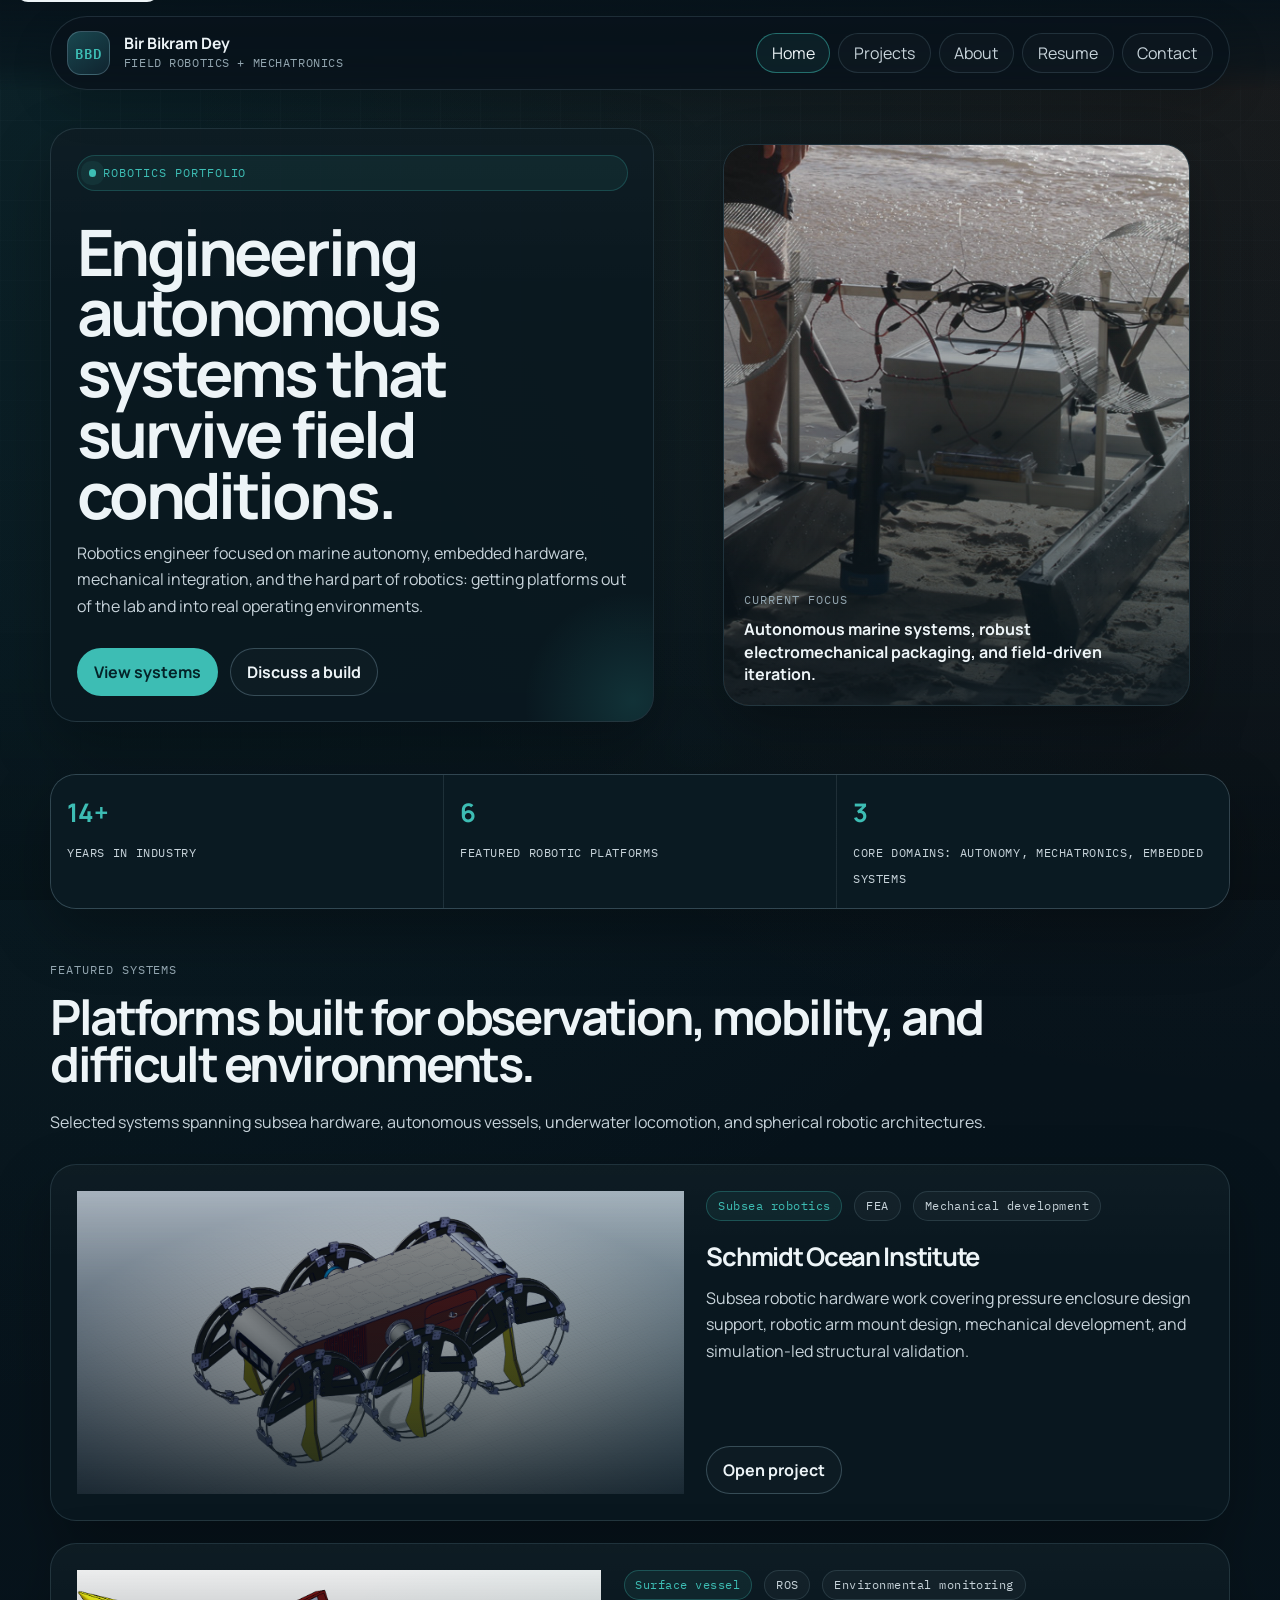
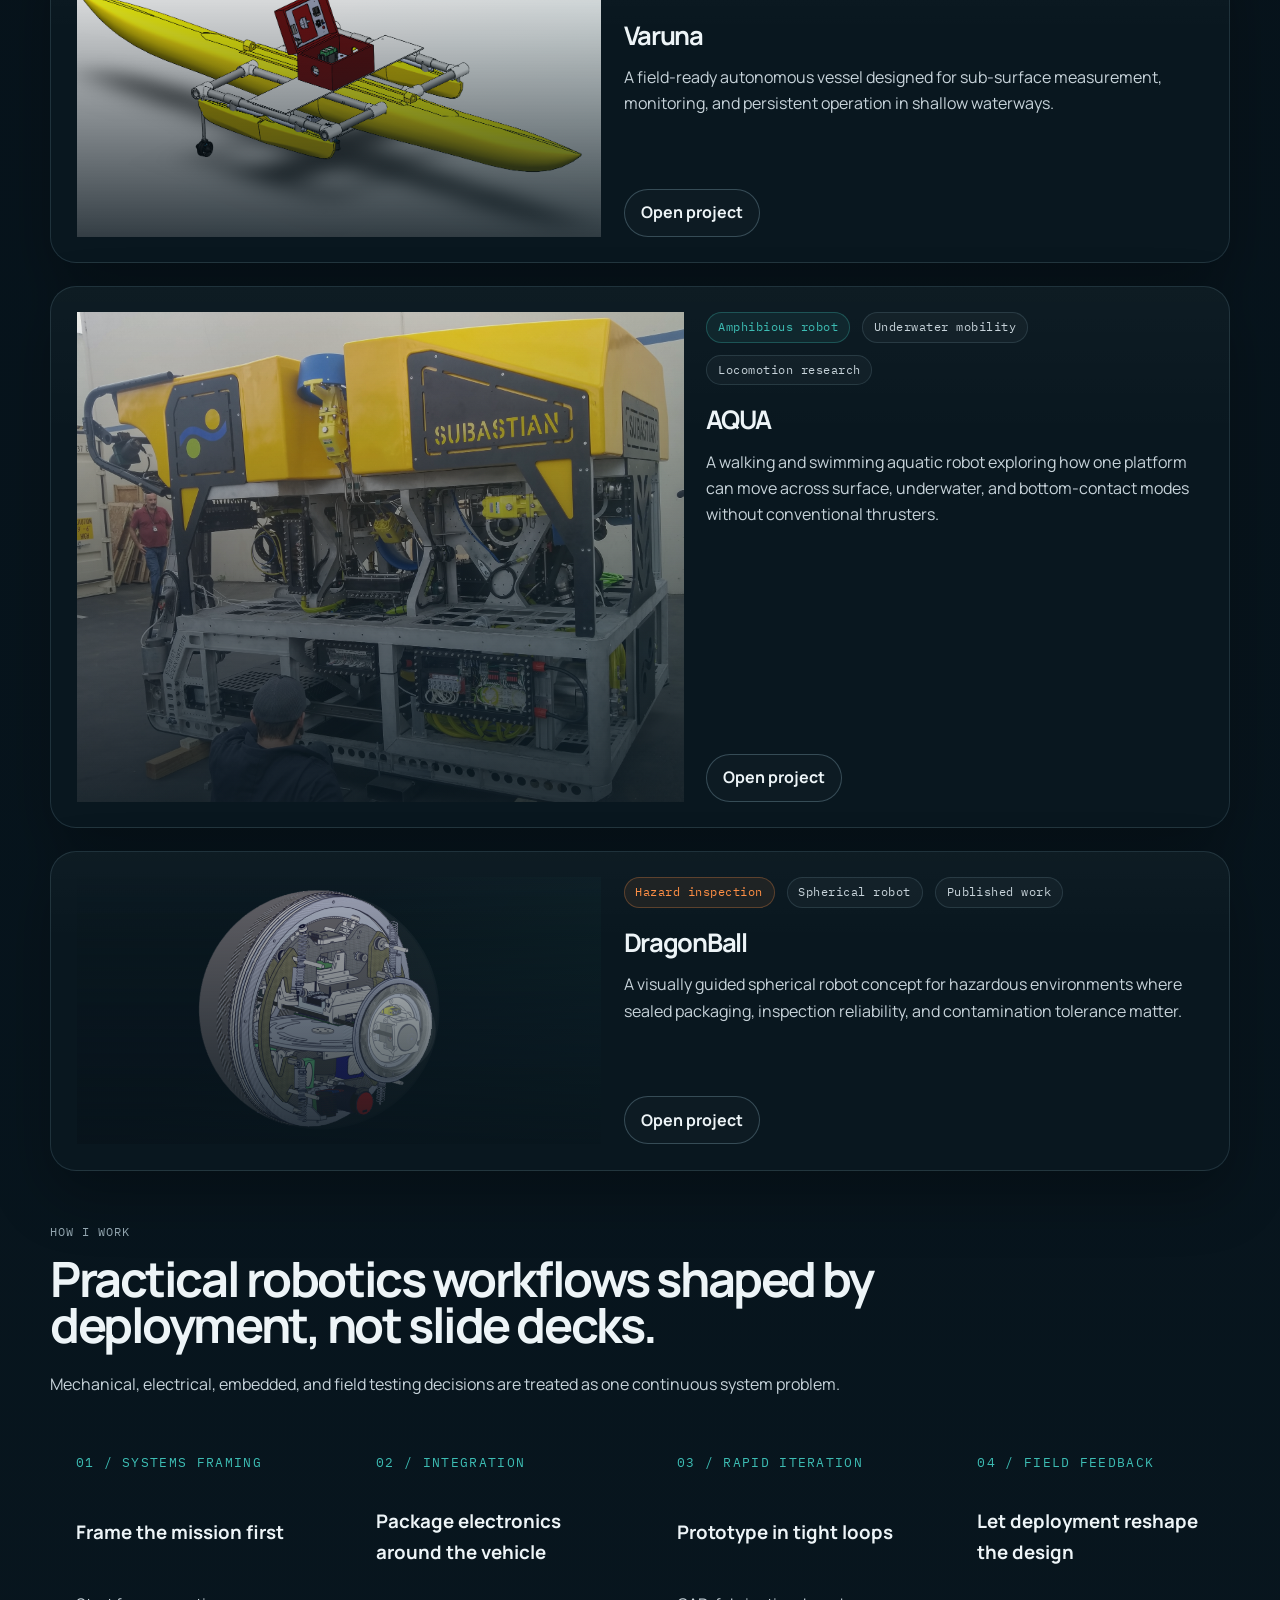
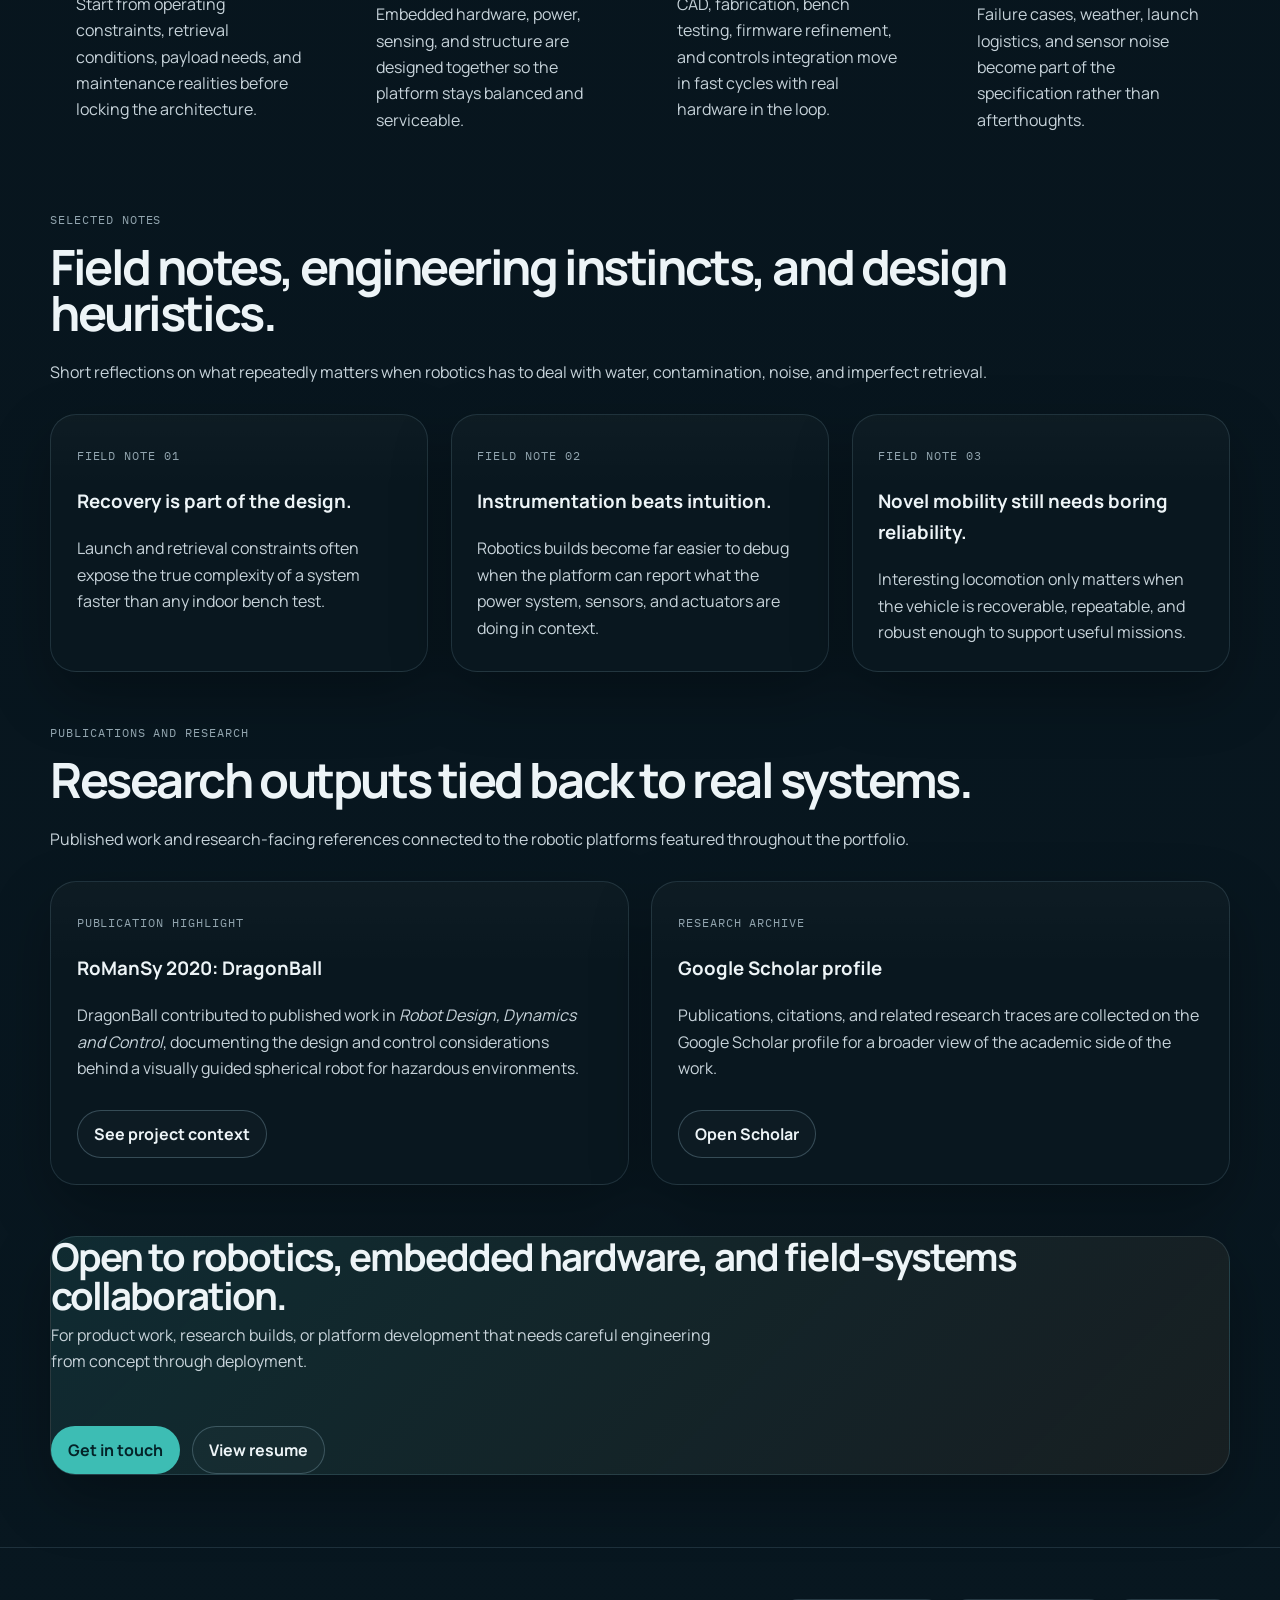
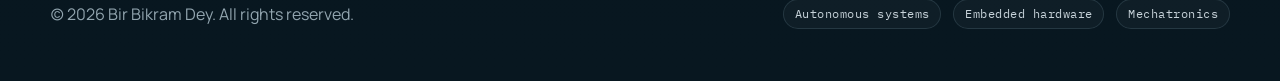
==== commit dd5477be: "SOI" ====
--- a/index.html
+++ b/index.html
@@ -5,7 +5,7 @@
   <meta name="viewport" content="width=device-width, initial-scale=1.0" />
   <meta
     name="description"
-    content="Bir Bikram Dey is a robotics engineer building autonomous marine systems, amphibious robots, and embedded mechatronic platforms for real deployment."
+    content="Bir Bikram Dey is a robotics engineer building subsea hardware, autonomous marine systems, amphibious robots, and embedded mechatronic platforms for real deployment."
   />
   <title>Bir Bikram Dey | Robotics Portfolio</title>
   <link rel="stylesheet" href="styles.css" />
@@ -88,7 +88,7 @@
           <span>Years in industry</span>
         </article>
         <article>
-          <strong>5</strong>
+          <strong>6</strong>
           <span>Featured robotic platforms</span>
         </article>
         <article>
@@ -103,10 +103,34 @@
             <span class="section-kicker">Featured systems</span>
             <h2>Platforms built for observation, mobility, and difficult environments.</h2>
           </div>
-          <p>Selected systems spanning autonomous vessels, underwater locomotion, and spherical robotic architectures.</p>
-        </div>
-
-        <div class="featured-grid">
+          <p>Selected systems spanning subsea hardware, autonomous vessels, underwater locomotion, and spherical robotic architectures.</p>
+        </div>
+
+        <div class="featured-grid">
+          <article class="featured-card">
+            <div class="card-image">
+              <img src="media/Screenshot 2020-10-28 161815.png" alt="Engineering reference image for Schmidt Ocean Institute subsea robotics work." loading="lazy" />
+            </div>
+            <div class="card-copy">
+              <div class="stack-md">
+                <div class="tag-row">
+                  <span class="tag teal">Subsea robotics</span>
+                  <span class="tag">FEA</span>
+                  <span class="tag">Mechanical development</span>
+                </div>
+                <div class="section-heading">
+                  <h3>Schmidt Ocean Institute</h3>
+                  <p>
+                    Subsea robotic hardware work covering pressure enclosure design support, robotic arm mount design,
+                    mechanical development, and simulation-led structural validation.
+                  </p>
+                </div>
+              </div>
+              <div class="button-row">
+                <a class="button-secondary" href="projects/soi.html">Open project</a>
+              </div>
+            </div>
+          </article>
           <article class="featured-card">
             <div class="card-image">
               <img src="media/eddie.png" alt="Varuna autonomous surface vessel platform." />
@@ -308,3 +332,6 @@
   <script src="script.js"></script>
 </body>
 </html>
+
+
+
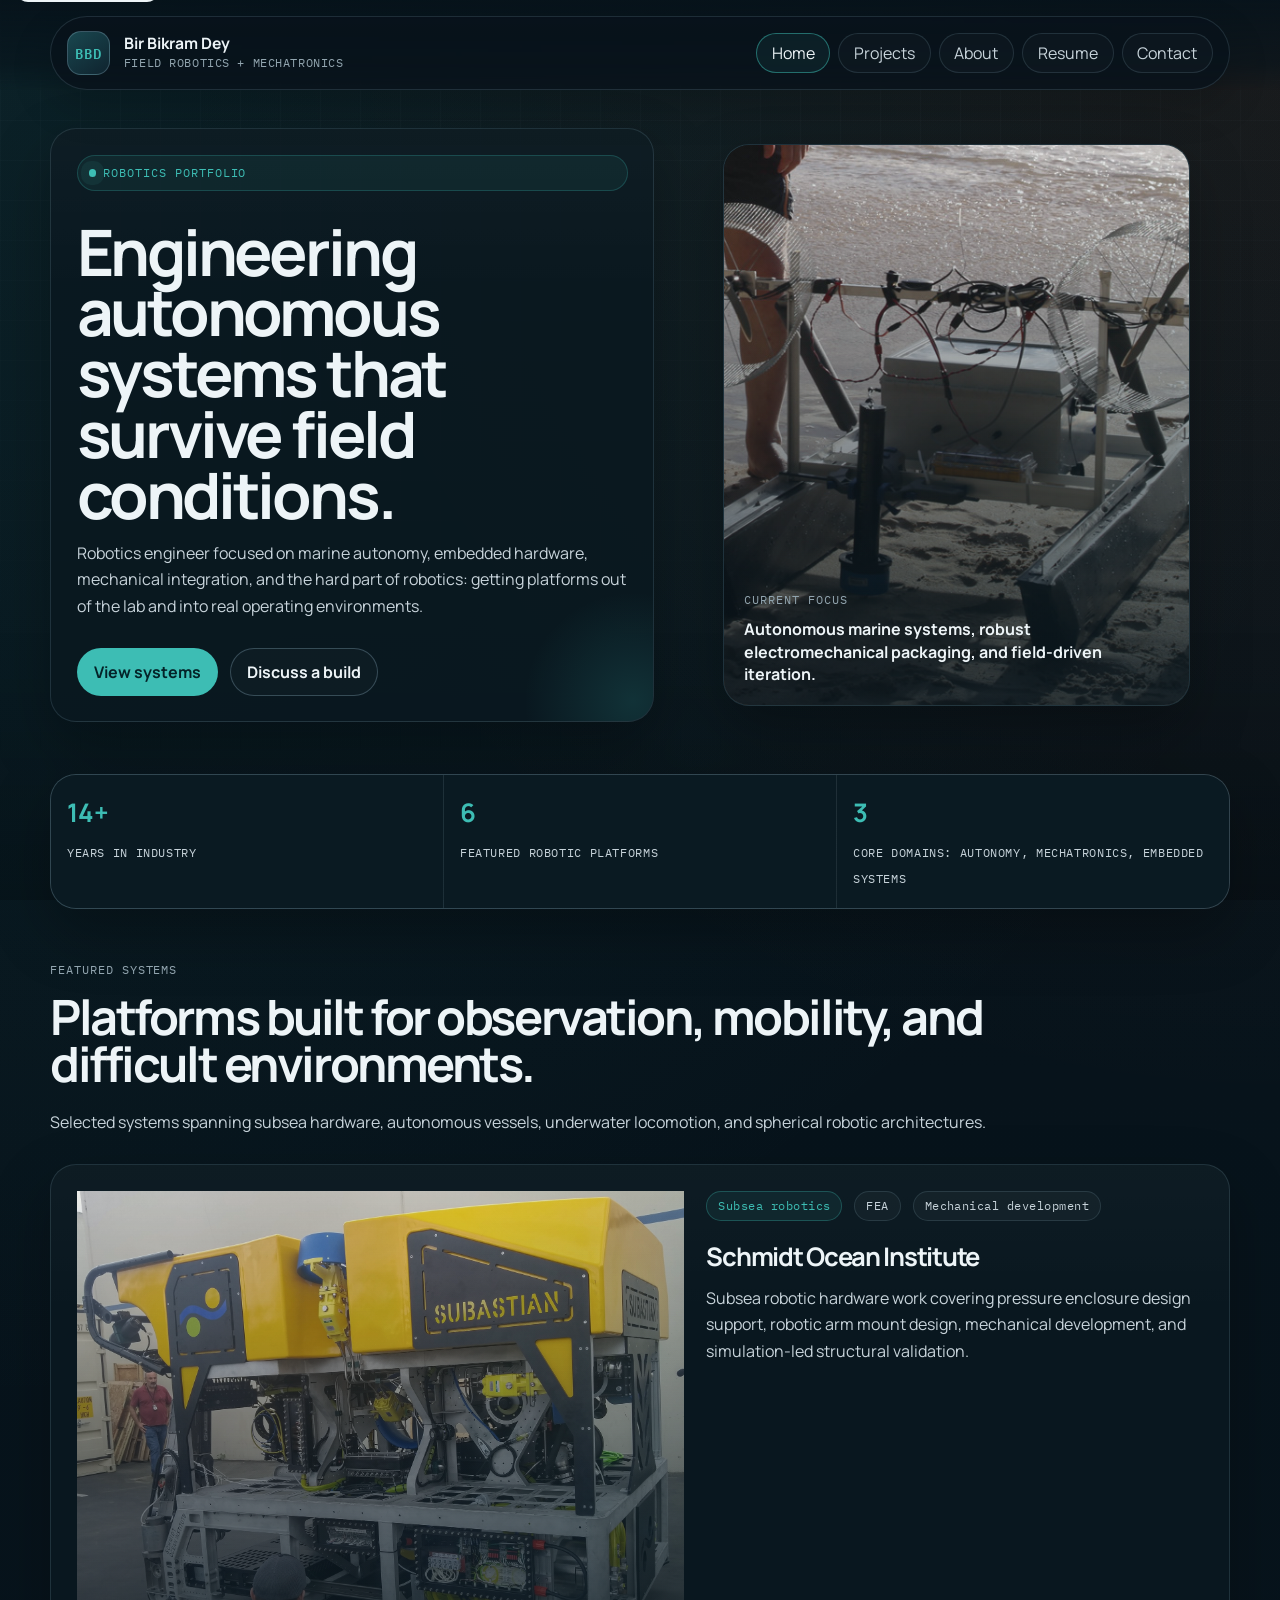
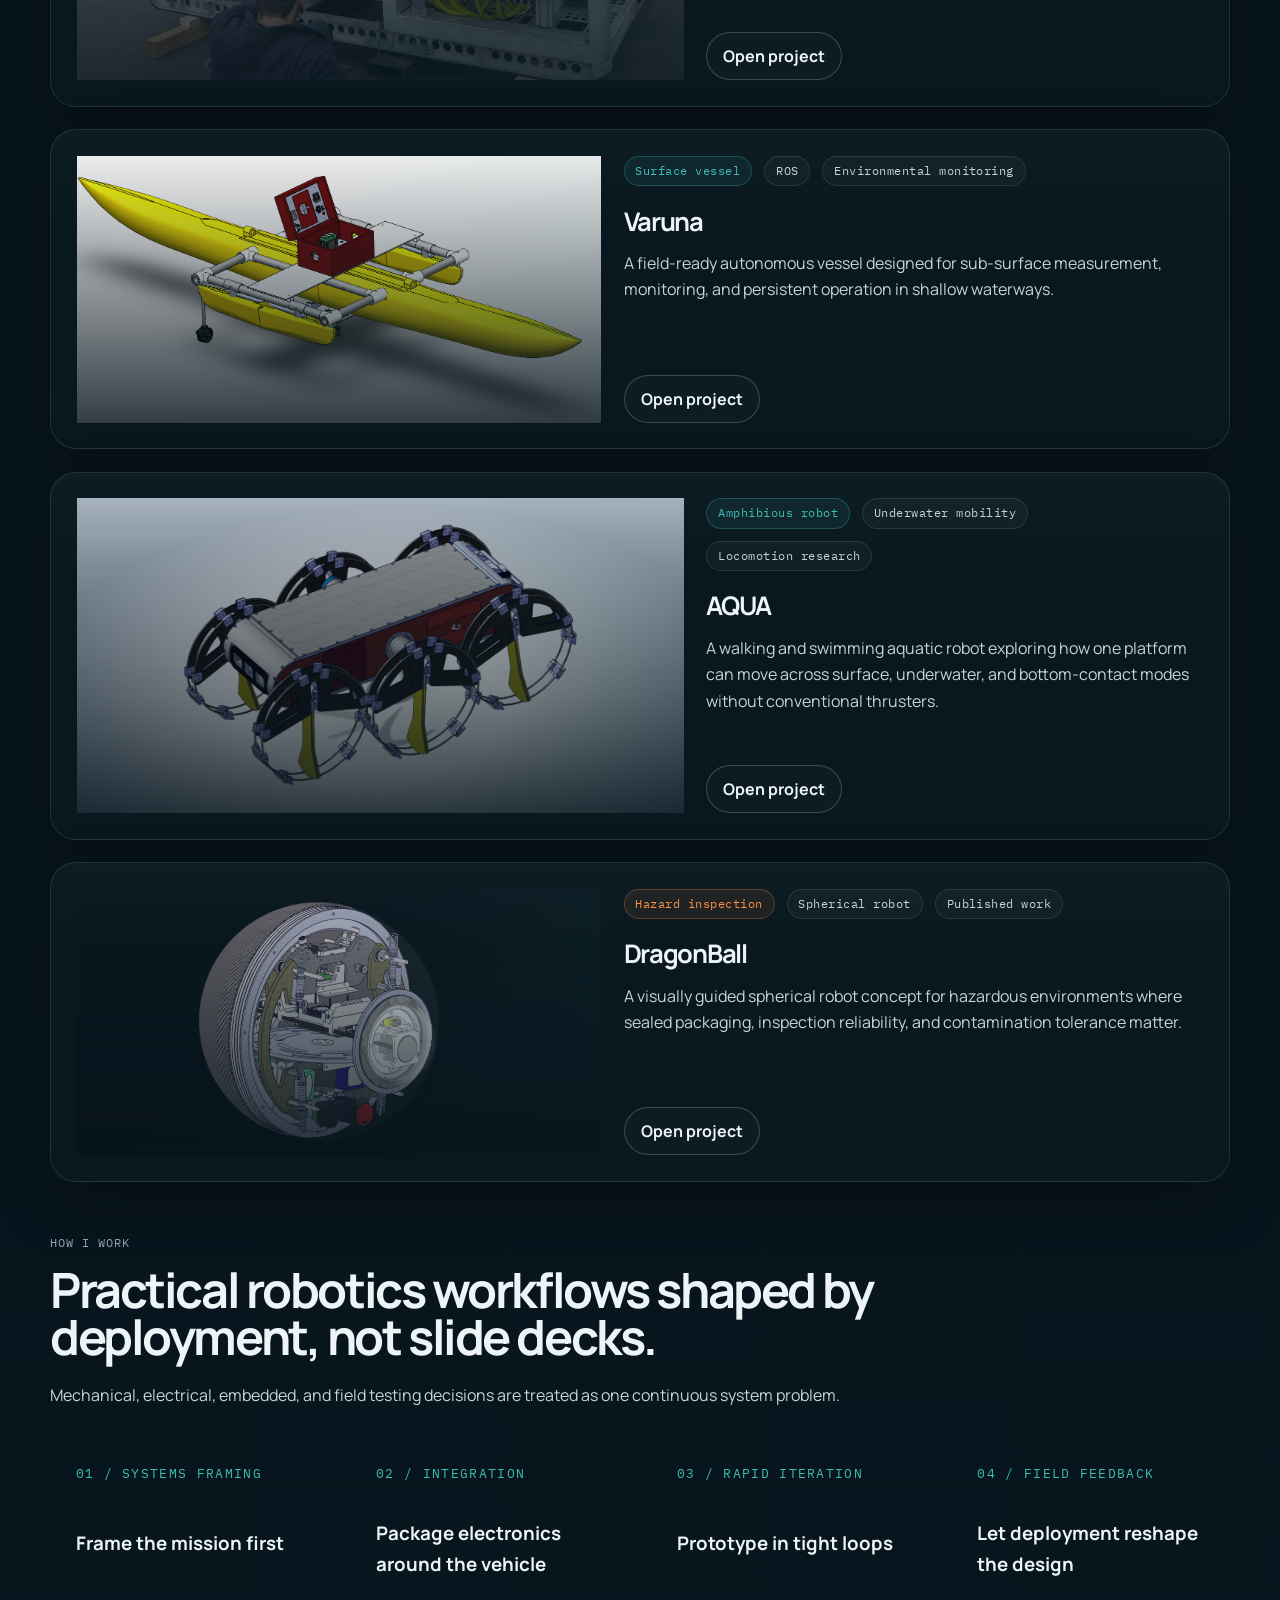
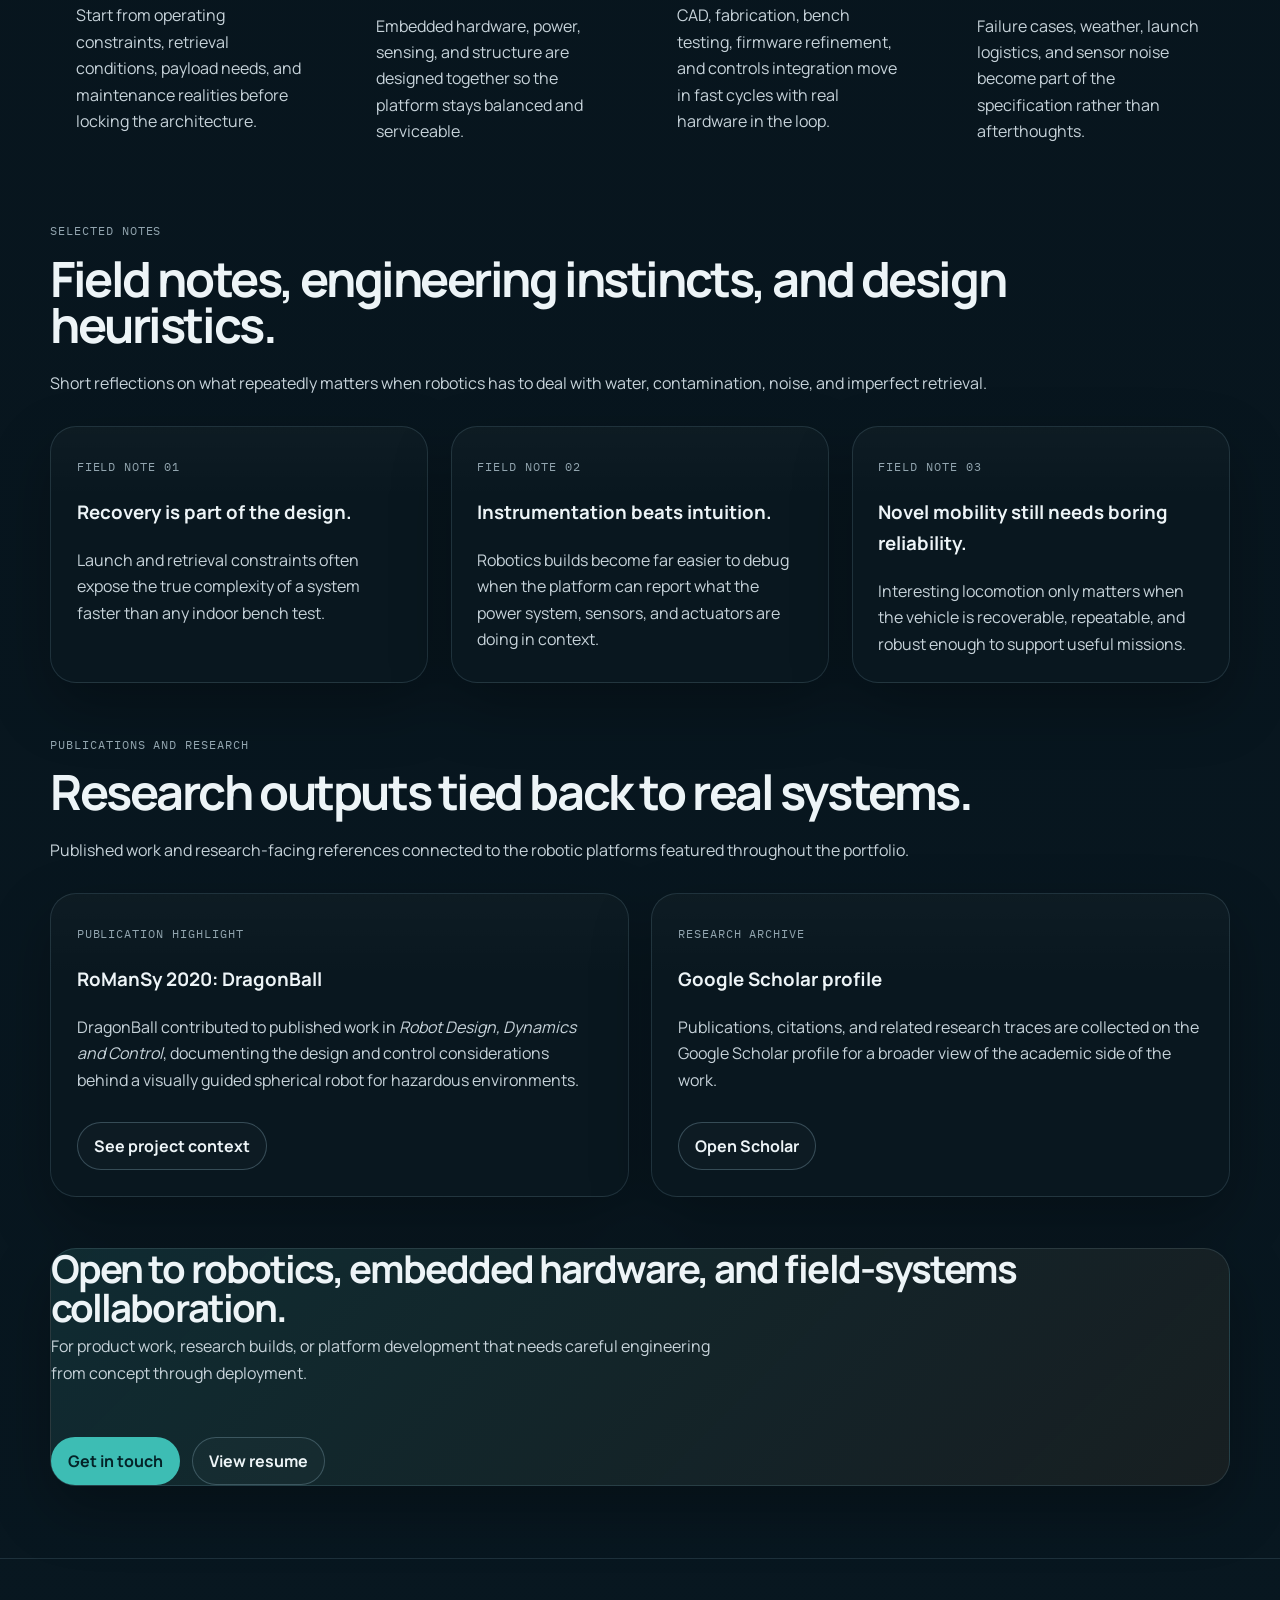
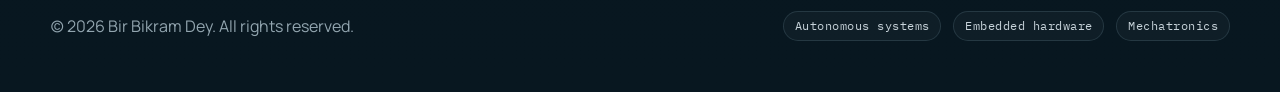
==== commit a44fd5a6: "images fixed" ====
--- a/index.html
+++ b/index.html
@@ -1,4 +1,4 @@
-﻿<!DOCTYPE html>
+<!DOCTYPE html>
 <html lang="en">
 <head>
   <meta charset="UTF-8" />
@@ -109,7 +109,7 @@
         <div class="featured-grid">
           <article class="featured-card">
             <div class="card-image">
-              <img src="media/Screenshot 2020-10-28 161815.png" alt="Engineering reference image for Schmidt Ocean Institute subsea robotics work." loading="lazy" />
+              <img src="media/SOI-1.jpg" alt="Engineering reference image for Schmidt Ocean Institute subsea robotics work." loading="lazy" />
             </div>
             <div class="card-copy">
               <div class="stack-md">
@@ -158,7 +158,7 @@
 
           <article class="featured-card">
             <div class="card-image">
-              <img src="media/20160421_134503_HDR.jpg" alt="AQUA amphibious robotics imagery." loading="lazy" />
+              <img src="media/Aqua-2.png" alt="AQUA amphibious robotics imagery." loading="lazy" />
             </div>
             <div class="card-copy">
               <div class="stack-md">
@@ -335,3 +335,4 @@
 
 
 
+
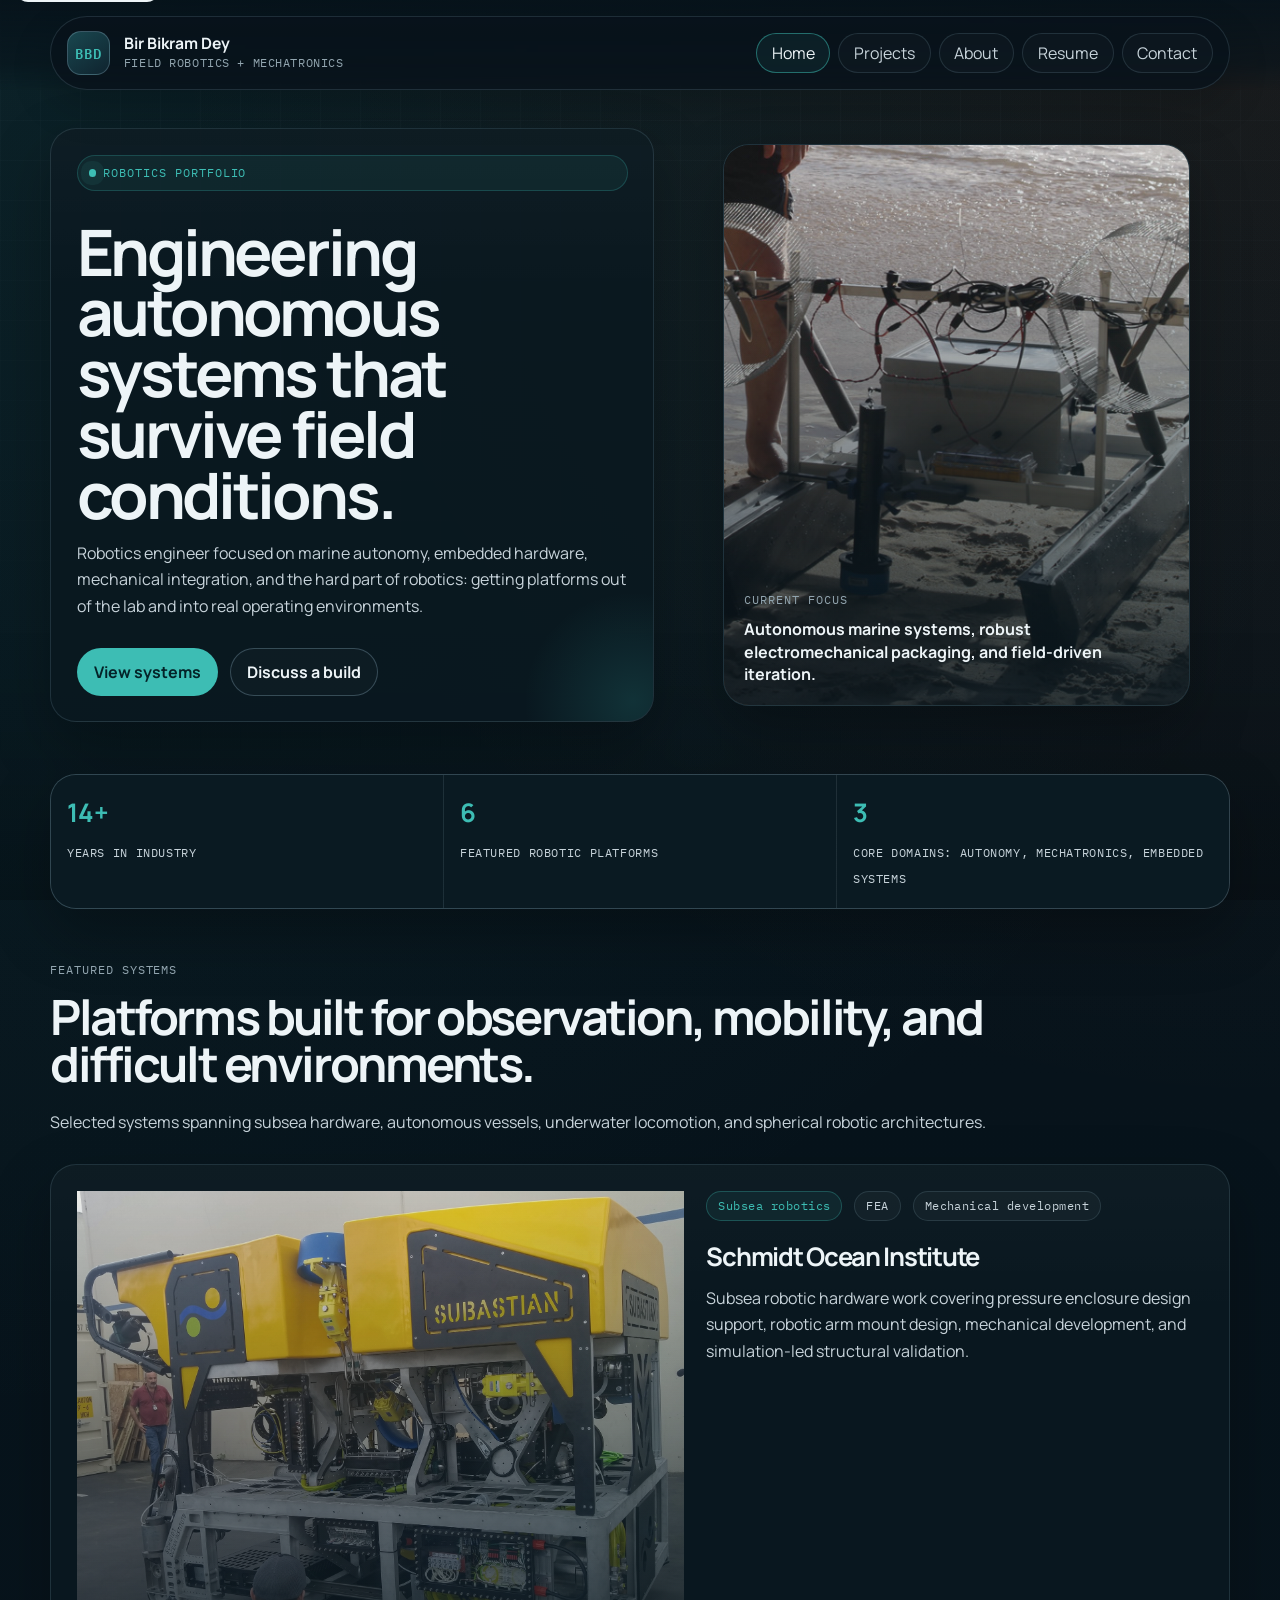
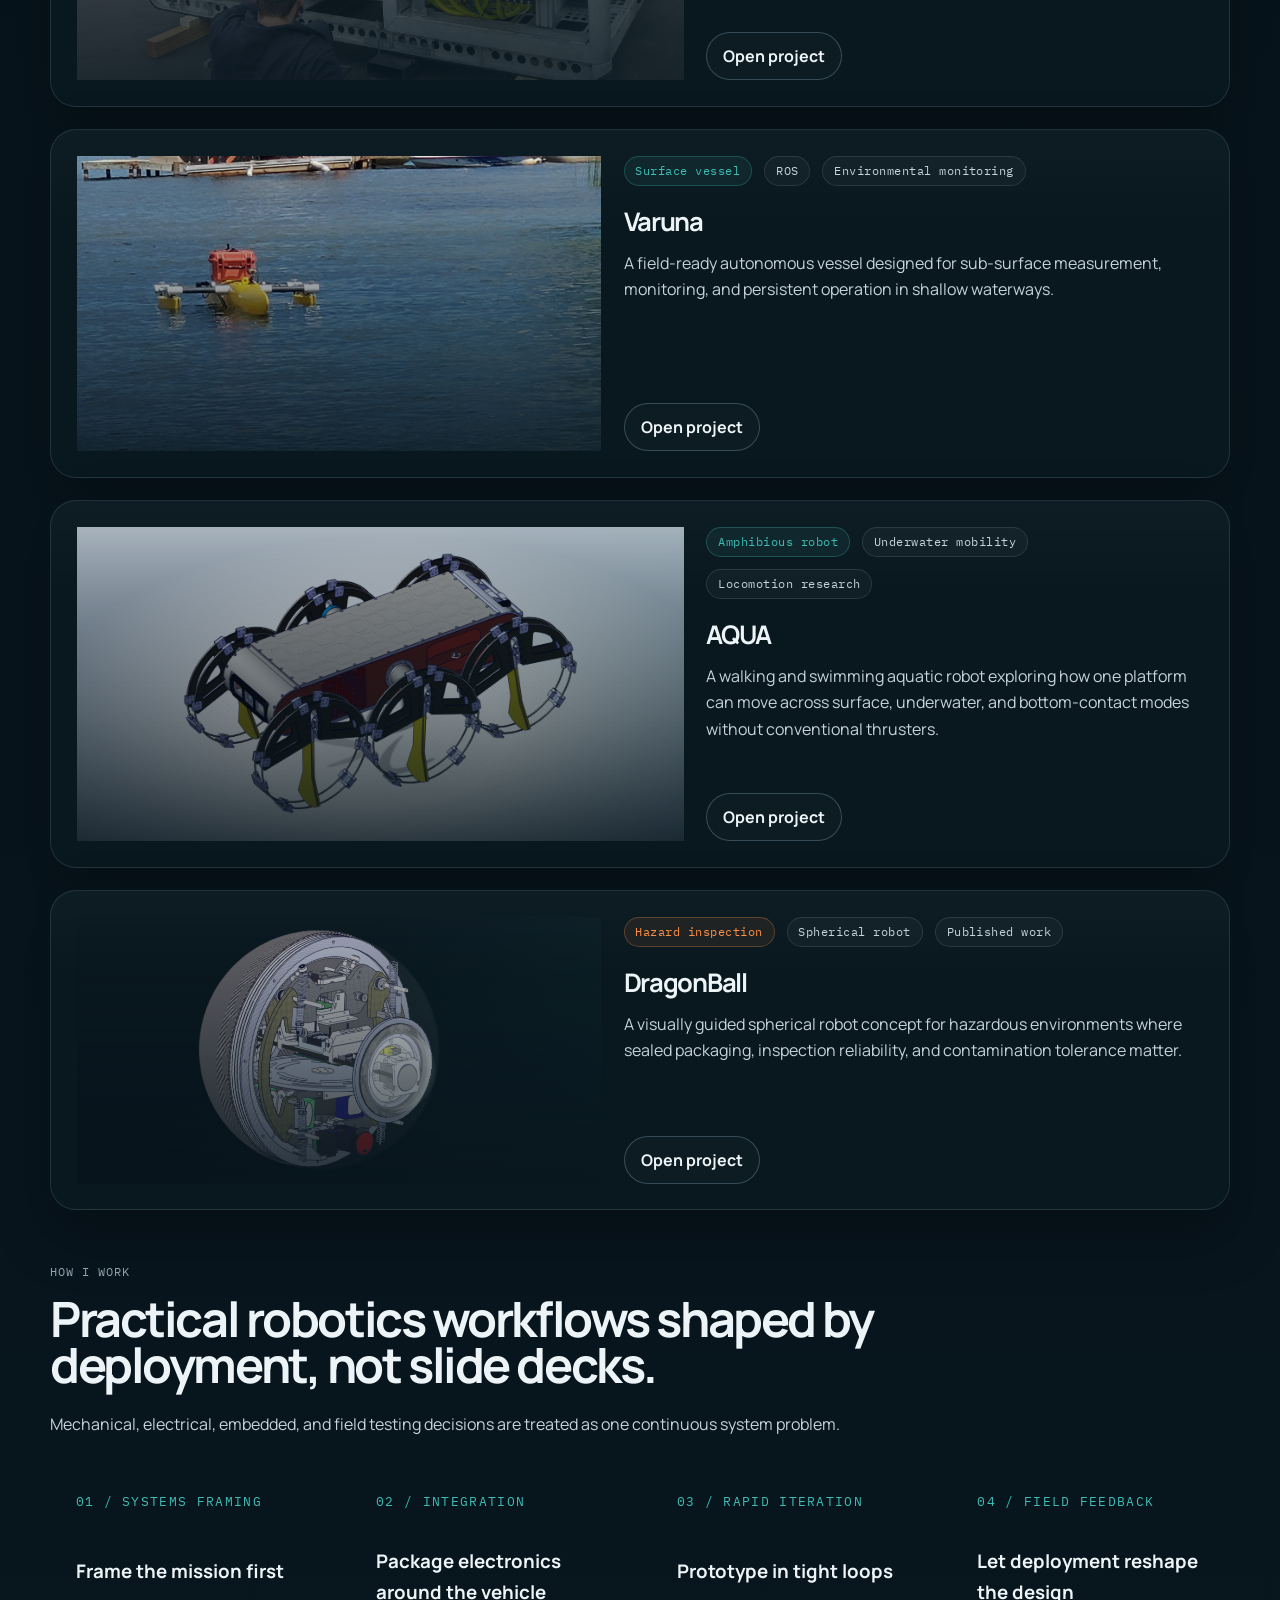
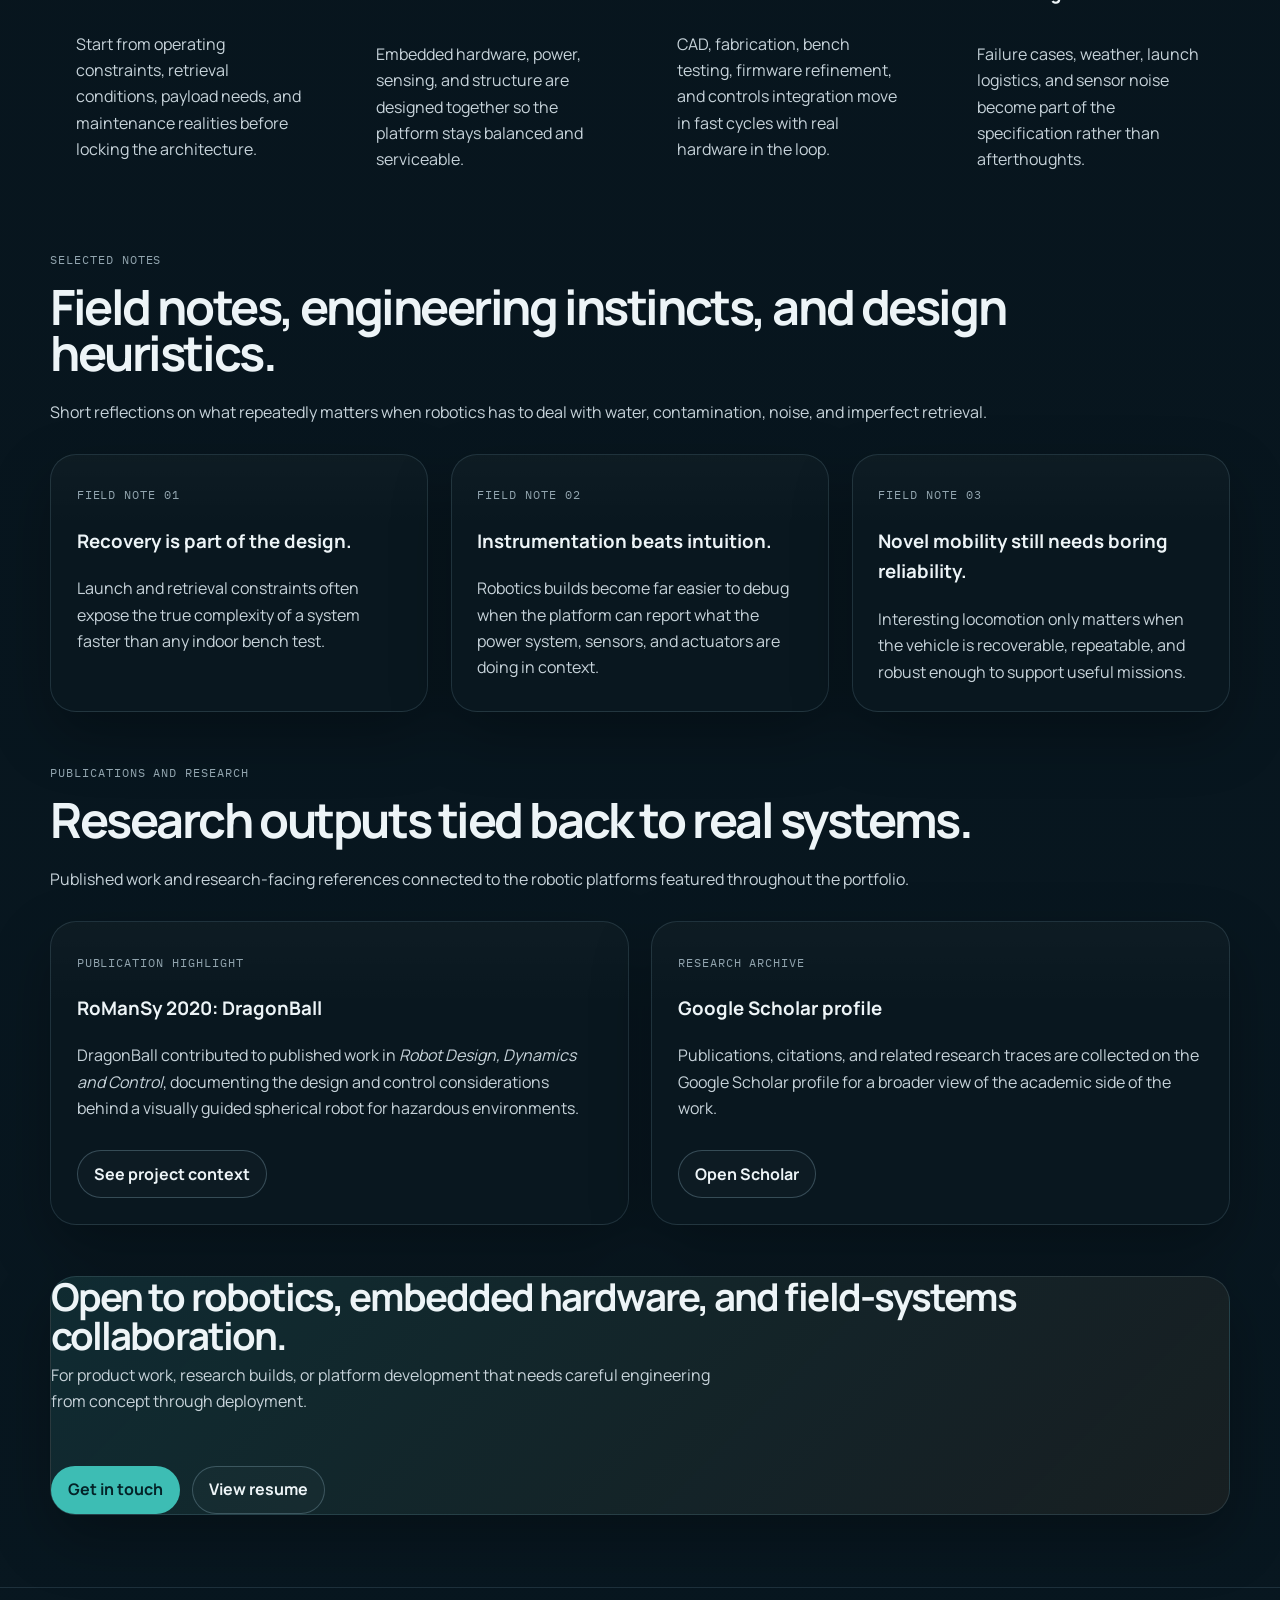
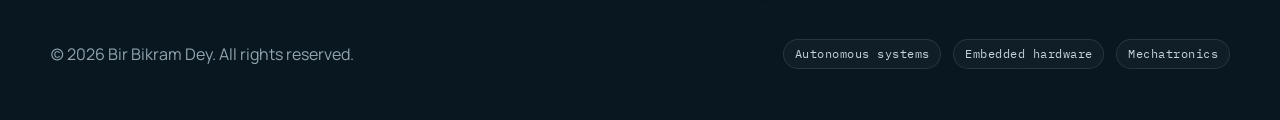
==== commit b9cb3328: "media" ====
--- a/index.html
+++ b/index.html
@@ -133,7 +133,7 @@
           </article>
           <article class="featured-card">
             <div class="card-image">
-              <img src="media/eddie.png" alt="Varuna autonomous surface vessel platform." />
+              <img src="media/Varun_on_water.jpg" alt="Varuna autonomous surface vessel during field deployment." />
             </div>
             <div class="card-copy">
               <div class="stack-md">
@@ -336,3 +336,4 @@
 
 
 
+
